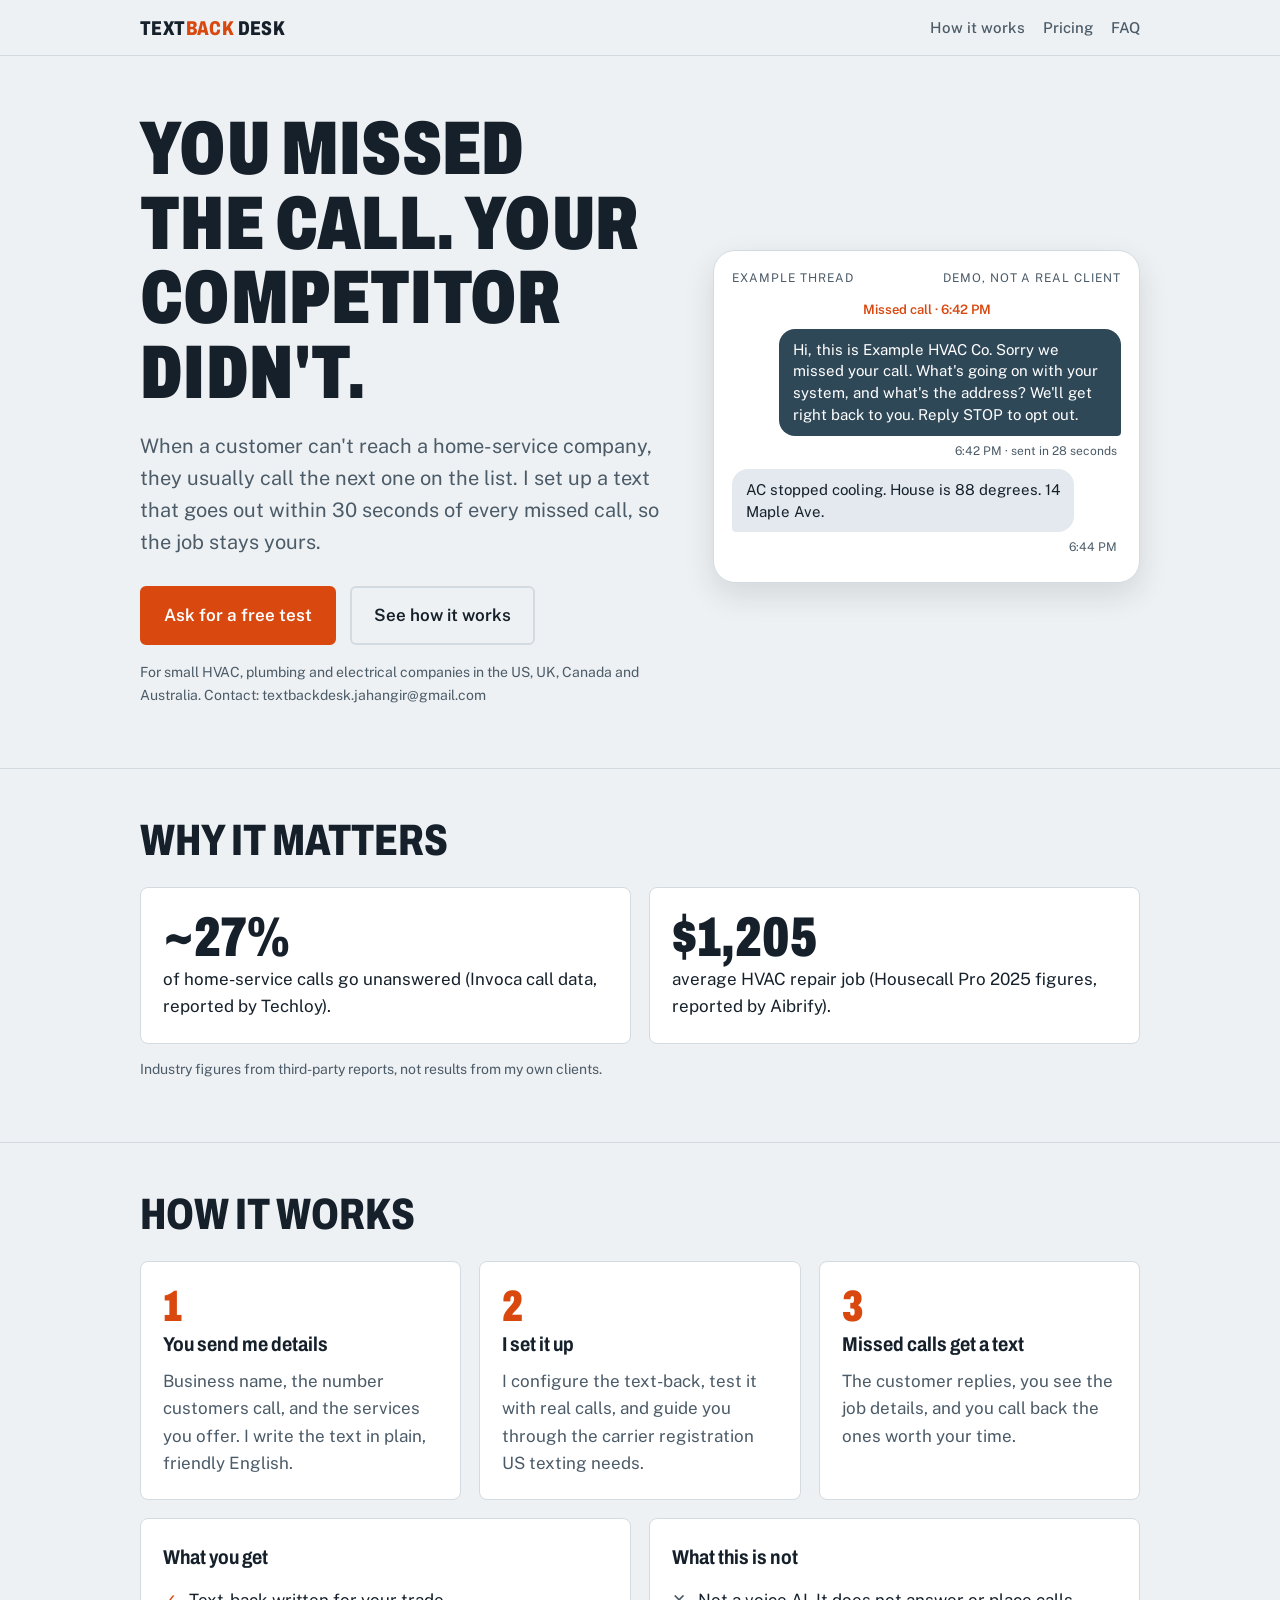
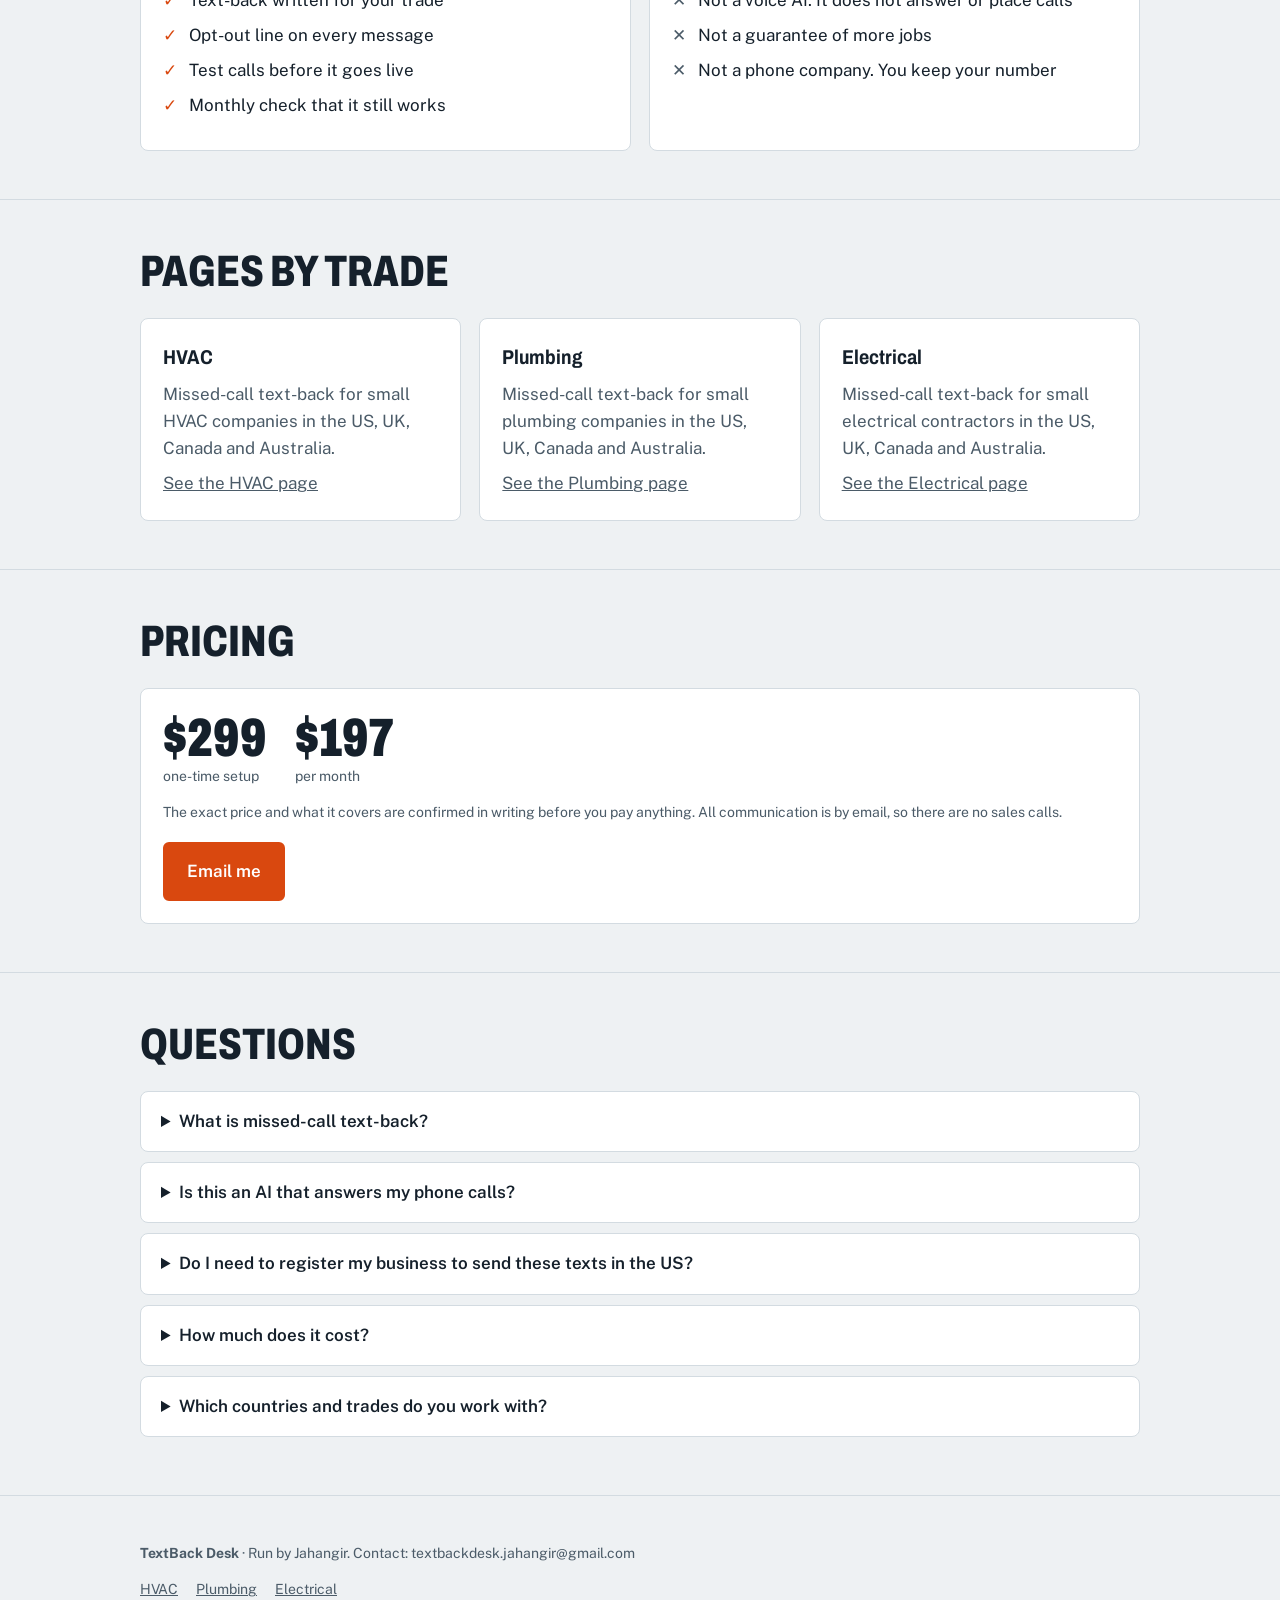
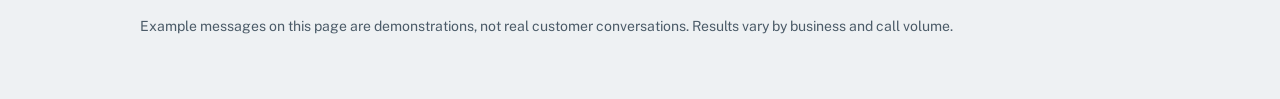
==== index.html @ cc11962f "Add TextBack Desk landing pages Co-Authored-By: Claude Sonnet 5.5 <noreply@anthropic.com> Claude-Ses" ====
<!DOCTYPE html>
<html lang="en">
<head>
<meta charset="utf-8">
<meta name="viewport" content="width=device-width, initial-scale=1">
<title>Missed-Call Text-Back for HVAC, Plumbing & Electricians</title>
<meta name="description" content="Done-for-you missed-call text-back for small HVAC, plumbing and electrical companies in the US, UK, Canada and Australia. Every missed call gets a text within 30 seconds.">
<link rel="canonical" href="https://jahangiribrahim66.github.io/textback-desk/">
<meta name="robots" content="index, follow">
<meta property="og:type" content="website">
<meta property="og:title" content="Missed-Call Text-Back for HVAC, Plumbing & Electricians">
<meta property="og:description" content="A customer who can't reach you calls the next company. I set up a text that goes out within 30 seconds of every missed call.">
<meta property="og:url" content="https://jahangiribrahim66.github.io/textback-desk/">
<meta name="twitter:card" content="summary">
<link rel="icon" href="data:image/svg+xml,%3Csvg xmlns=%27http://www.w3.org/2000/svg%27 viewBox=%270 0 32 32%27%3E%3Crect width=%2732%27 height=%2732%27 rx=%276%27 fill=%27%23d9480f%27/%3E%3Cpath d=%27M8 10h16v9H15l-5 4v-4H8z%27 fill=%27white%27/%3E%3C/svg%3E">
<meta name="theme-color" content="#d9480f">
<link rel="preconnect" href="https://fonts.googleapis.com">
<link rel="preconnect" href="https://fonts.gstatic.com" crossorigin>
<link href="https://fonts.googleapis.com/css2?family=Archivo:wdth,wght@62..125,500..900&family=Public+Sans:wght@400;500;600&display=swap" rel="stylesheet">
<style>
/* Direction: dispatch board. Truck-lettering headlines (condensed Archivo), hi-vis orange used only for the action, slate everywhere else. */
:root{
  --bg:#eef1f3; --surface:#ffffff; --ink:#15202b; --muted:#4b5b68; --line:#d3dbe1;
  --accent:#d9480f; --accent-ink:#ffffff; --slate:#2f4858; --bubble:#e3e9ee;
  --display:"Archivo","Arial Narrow",Arial,sans-serif; --body:"Public Sans",system-ui,-apple-system,"Segoe UI",sans-serif;
}
@media (prefers-color-scheme: dark){
  :root:not([data-theme="light"]){--bg:#10181f;--surface:#18232c;--ink:#eef2f5;--muted:#a3b2be;--line:#2b3a46;--accent:#ff7a3d;--accent-ink:#10181f;--slate:#7fa3b8;--bubble:#243441;color-scheme:dark}
}
:root[data-theme="dark"]{--bg:#10181f;--surface:#18232c;--ink:#eef2f5;--muted:#a3b2be;--line:#2b3a46;--accent:#ff7a3d;--accent-ink:#10181f;--slate:#7fa3b8;--bubble:#243441;color-scheme:dark}
*{box-sizing:border-box}
html{scroll-behavior:smooth}
body{margin:0;background:var(--bg);color:var(--ink);font:17px/1.6 var(--body)}
a{color:inherit}
.wrap{max-width:1040px;margin:0 auto;padding:0 20px}
header.top{border-bottom:1px solid var(--line)}
header.top .wrap{display:flex;justify-content:space-between;align-items:center;gap:16px;padding-top:14px;padding-bottom:14px}
.brand{font:800 20px/1 var(--display);font-stretch:75%;letter-spacing:.02em;text-transform:uppercase}
.brand span{color:var(--accent)}
nav a{margin-left:18px;text-decoration:none;font-weight:500;color:var(--muted);font-size:15px}
nav a:hover,nav a:focus-visible{color:var(--ink);text-decoration:underline}
h1,h2,h3{font-family:var(--display);text-wrap:balance;margin:0}
h1{font-size:clamp(40px,7vw,76px);font-weight:900;font-stretch:70%;line-height:.98;text-transform:uppercase;letter-spacing:.005em}
h2{font-size:clamp(28px,4.4vw,44px);font-weight:800;font-stretch:75%;text-transform:uppercase;line-height:1.05}
h3{font-size:20px;font-weight:700;font-stretch:85%}
.hero{display:grid;grid-template-columns:1.25fr 1fr;gap:40px;align-items:center;padding:56px 0 48px}
.hero p.lead{font-size:20px;color:var(--muted);max-width:34em;margin:20px 0 28px}
.btn{display:inline-block;background:var(--accent);color:var(--accent-ink);font-weight:600;padding:14px 22px;border-radius:6px;text-decoration:none;border:2px solid var(--accent)}
.btn:hover,.btn:focus-visible{outline:3px solid var(--slate);outline-offset:2px}
.btn.ghost{background:transparent;color:var(--ink);border-color:var(--line);margin-left:10px}
.fine{font-size:14px;color:var(--muted)}
.phone{background:var(--surface);border:1px solid var(--line);border-radius:22px;padding:18px;box-shadow:0 12px 30px rgba(21,32,43,.12)}
.phone .tag{font-size:12px;text-transform:uppercase;letter-spacing:.08em;color:var(--muted);margin-bottom:12px;display:flex;justify-content:space-between}
.msg{max-width:88%;padding:10px 14px;border-radius:16px;margin:8px 0;font-size:15px;line-height:1.45}
.msg.in{background:var(--bubble);border-bottom-left-radius:4px}
.msg.out{background:var(--slate);color:#fff;margin-left:auto;border-bottom-right-radius:4px}
:root[data-theme="dark"] .msg.out{color:#10181f}
@media (prefers-color-scheme: dark){:root:not([data-theme="light"]) .msg.out{color:#10181f}}
.sys{text-align:center;font-size:13px;color:var(--accent);font-weight:600;margin:6px 0}
.time{font-size:12px;color:var(--muted);text-align:right;margin:-2px 4px 6px}
section{padding:48px 0;border-top:1px solid var(--line)}
section>.wrap>h2{margin-bottom:24px}
.grid3{display:grid;grid-template-columns:repeat(3,1fr);gap:18px}
.card{background:var(--surface);border:1px solid var(--line);border-radius:8px;padding:22px}
.card .n{font:900 44px/1 var(--display);font-stretch:70%;color:var(--accent)}
.card p{margin:8px 0 0;color:var(--muted)}
.stats{display:grid;grid-template-columns:repeat(2,1fr);gap:18px}
.stat b{display:block;font:900 56px/1 var(--display);font-stretch:70%}
.two{display:grid;grid-template-columns:1fr 1fr;gap:18px}
ul.tick,ul.cross{list-style:none;padding:0;margin:14px 0 0}
ul.tick li,ul.cross li{padding-left:26px;position:relative;margin:8px 0}
ul.tick li::before{content:"\2713";position:absolute;left:0;color:var(--accent);font-weight:700}
ul.cross li::before{content:"\2715";position:absolute;left:0;color:var(--muted)}
.price{display:flex;flex-wrap:wrap;gap:28px;align-items:baseline}
.price b{font:900 54px/1 var(--display);font-stretch:70%}
details{background:var(--surface);border:1px solid var(--line);border-radius:8px;padding:16px 20px;margin:10px 0}
summary{font-weight:600;cursor:pointer}
details p{margin:10px 0 0;color:var(--muted)}
footer{border-top:1px solid var(--line);padding:32px 0 48px;color:var(--muted);font-size:14px}
:focus-visible{outline:3px solid var(--accent);outline-offset:2px}
@media (max-width:760px){
  .hero,.grid3,.two,.stats{grid-template-columns:1fr}
  .btn.ghost{margin:10px 0 0}
  nav a{margin-left:12px}
}
@media (prefers-reduced-motion:reduce){html{scroll-behavior:auto}}

.skip{position:absolute;left:-999px}.skip:focus{left:10px;top:10px;background:var(--surface);padding:8px 12px;z-index:9}
.crumbs{font-size:14px;color:var(--muted);padding-top:18px}.crumbs a{color:var(--muted)}
.links{display:flex;flex-wrap:wrap;gap:10px 18px;margin-top:10px}
</style>

<script type="application/ld+json">
{
  "@context":"https://schema.org",
  "@graph":[
    {
      "@type":"WebSite",
      "@id":"https://jahangiribrahim66.github.io/textback-desk/#website",
      "url":"https://jahangiribrahim66.github.io/textback-desk/",
      "name":"Missed-Call Text-Back for Home Service Companies",
      "inLanguage":"en"
    },
    {
      "@type":"Service",
      "@id":"https://jahangiribrahim66.github.io/textback-desk/#service",
      "name":"Done-for-you missed-call text-back",
      "serviceType":"Missed-call text-back setup and management",
      "description":"Setup and monthly management of an automatic text message that goes out when a home-service company misses a phone call. Built for small HVAC, plumbing and electrical companies.",
      "provider":{"@type":"Person","name":"Jahangir"},
      "areaServed":["United States","United Kingdom","Canada","Australia"],
      "audience":{"@type":"BusinessAudience","audienceType":"HVAC, plumbing and electrical contractors"},
      "url":"https://jahangiribrahim66.github.io/textback-desk/"
    },
    {
      "@type":"FAQPage",
      "mainEntity":[
        {"@type":"Question","name":"What is missed-call text-back?","acceptedAnswer":{"@type":"Answer","text":"Missed-call text-back is an automatic text message sent to a customer when their call to your business goes unanswered. It keeps the conversation open so the customer does not call the next company."}},
        {"@type":"Question","name":"Is this an AI that answers my phone calls?","acceptedAnswer":{"@type":"Answer","text":"No. This service is text-only. It does not answer or place phone calls. It sends a text after a missed call and collects the customer's job details by text."}},
        {"@type":"Question","name":"Do I need to register my business to send these texts in the US?","acceptedAnswer":{"@type":"Answer","text":"Yes. US carriers require A2P 10DLC registration for business texts sent from a standard local number, including automatic missed-call replies. It needs your legal business name, address, website and usually an EIN. Approval can take days to a couple of weeks, so texts may not go live on day one."}},
        {"@type":"Question","name":"How much does it cost?","acceptedAnswer":{"@type":"Answer","text":"Setup is $299 and the monthly fee is $197. The exact price is confirmed in writing before you pay anything."}},
        {"@type":"Question","name":"Which countries and trades do you work with?","acceptedAnswer":{"@type":"Answer","text":"Small HVAC, plumbing and electrical companies in the United States, United Kingdom, Canada and Australia."}}
      ]
    }
  ]
}
</script>
</head>
<body>
<a class="skip" href="#main">Skip to content</a>
<header class="top">
  <div class="wrap">
    <div class="brand">Text<span>Back</span> Desk</div>
    <nav aria-label="Main"><a href="#how">How it works</a><a href="#pricing">Pricing</a><a href="#faq">FAQ</a></nav>
  </div>
</header>

<main id="main">
<div class="wrap">
  <div class="hero">
    <div>
      <h1>You missed the call. Your competitor didn't.</h1>
      <p class="lead">When a customer can't reach a home-service company, they usually call the next one on the list. I set up a text that goes out within 30 seconds of every missed call, so the job stays yours.</p>
      <a class="btn" href="mailto:textbackdesk.jahangir@gmail.com?subject=Free%20test%20of%20missed-call%20text-back">Ask for a free test</a>
      <a class="btn ghost" href="#how">See how it works</a>
      <p class="fine" style="margin-top:16px">For small HVAC, plumbing and electrical companies in the US, UK, Canada and Australia. Contact: textbackdesk.jahangir@gmail.com</p>
    </div>
    <div class="phone" role="group" aria-label="Example text thread">
      <div class="tag"><span>Example thread</span><span>Demo, not a real client</span></div>
      <div class="sys">Missed call &middot; 6:42 PM</div>
      <div class="msg out">Hi, this is Example HVAC Co. Sorry we missed your call. What's going on with your system, and what's the address? We'll get right back to you. Reply STOP to opt out.</div>
      <div class="time">6:42 PM &middot; sent in 28 seconds</div>
      <div class="msg in">AC stopped cooling. House is 88 degrees. 14 Maple Ave.</div>
      <div class="time">6:44 PM</div>
    </div>
  </div>
</div>

<section id="why">
  <div class="wrap">
    <h2>Why it matters</h2>
    <div class="stats">
      <div class="card stat"><b>~27%</b>of home-service calls go unanswered (Invoca call data, reported by Techloy).</div>
      <div class="card stat"><b>$1,205</b>average HVAC repair job (Housecall Pro 2025 figures, reported by Aibrify).</div>
    </div>
    <p class="fine" style="margin-top:14px">Industry figures from third-party reports, not results from my own clients.</p>
  </div>
</section>

<section id="how">
  <div class="wrap">
    <h2>How it works</h2>
    <div class="grid3">
      <div class="card"><div class="n">1</div><h3>You send me details</h3><p>Business name, the number customers call, and the services you offer. I write the text in plain, friendly English.</p></div>
      <div class="card"><div class="n">2</div><h3>I set it up</h3><p>I configure the text-back, test it with real calls, and guide you through the carrier registration US texting needs.</p></div>
      <div class="card"><div class="n">3</div><h3>Missed calls get a text</h3><p>The customer replies, you see the job details, and you call back the ones worth your time.</p></div>
    </div>
    <div class="two" style="margin-top:18px">
      <div class="card"><h3>What you get</h3>
        <ul class="tick"><li>Text-back written for your trade</li><li>Opt-out line on every message</li><li>Test calls before it goes live</li><li>Monthly check that it still works</li></ul></div>
      <div class="card"><h3>What this is not</h3>
        <ul class="cross"><li>Not a voice AI. It does not answer or place calls</li><li>Not a guarantee of more jobs</li><li>Not a phone company. You keep your number</li></ul></div>
    </div>
  </div>
</section>

<section id="trades"><div class="wrap"><h2>Pages by trade</h2><div class="grid3"><div class="card"><h3>HVAC</h3><p>Missed-call text-back for small HVAC companies in the US, UK, Canada and Australia.</p><p><a href="hvac/">See the HVAC page</a></p></div><div class="card"><h3>Plumbing</h3><p>Missed-call text-back for small plumbing companies in the US, UK, Canada and Australia.</p><p><a href="plumbing/">See the Plumbing page</a></p></div><div class="card"><h3>Electrical</h3><p>Missed-call text-back for small electrical contractors in the US, UK, Canada and Australia.</p><p><a href="electrical/">See the Electrical page</a></p></div></div></div></section>

<section id="pricing">
  <div class="wrap">
    <h2>Pricing</h2>
    <div class="card">
      <div class="price"><div><b>$299</b><div class="fine">one-time setup</div></div><div><b>$197</b><div class="fine">per month</div></div></div>
      <p class="fine" style="margin-top:14px">The exact price and what it covers are confirmed in writing before you pay anything. All communication is by email, so there are no sales calls.</p>
      <p style="margin-top:18px"><a class="btn" href="mailto:textbackdesk.jahangir@gmail.com?subject=Missed-call%20text-back">Email me</a></p>
    </div>
  </div>
</section>

<section id="faq">
  <div class="wrap">
    <h2>Questions</h2>
    <details><summary>What is missed-call text-back?</summary><p>It is an automatic text sent to a customer when their call to your business goes unanswered. It keeps the conversation open so the customer does not call the next company.</p></details>
    <details><summary>Is this an AI that answers my phone calls?</summary><p>No. This service is text-only. It does not answer or place phone calls. It sends a text after a missed call and collects the customer's job details by text.</p></details>
    <details><summary>Do I need to register my business to send these texts in the US?</summary><p>Yes. US carriers require A2P 10DLC registration for business texts sent from a standard local number, including automatic missed-call replies. It needs your legal business name, address, website and usually an EIN. Approval can take days to a couple of weeks, so texts may not go live on day one.</p></details>
    <details><summary>How much does it cost?</summary><p>Setup is $299 and the monthly fee is $197. The exact price is confirmed in writing before you pay anything.</p></details>
    <details><summary>Which countries and trades do you work with?</summary><p>Small HVAC, plumbing and electrical companies in the United States, United Kingdom, Canada and Australia.</p></details>
  </div>
</section>
</main>

<footer>
  <div class="wrap">
    <p><strong>TextBack Desk</strong> &middot; Run by Jahangir. Contact: textbackdesk.jahangir@gmail.com</p>
    <div class="links"><a href="hvac/">HVAC</a><a href="plumbing/">Plumbing</a><a href="electrical/">Electrical</a></div>
    <p>Example messages on this page are demonstrations, not real customer conversations. Results vary by business and call volume.</p>
  </div>
</footer>
</body>
</html>
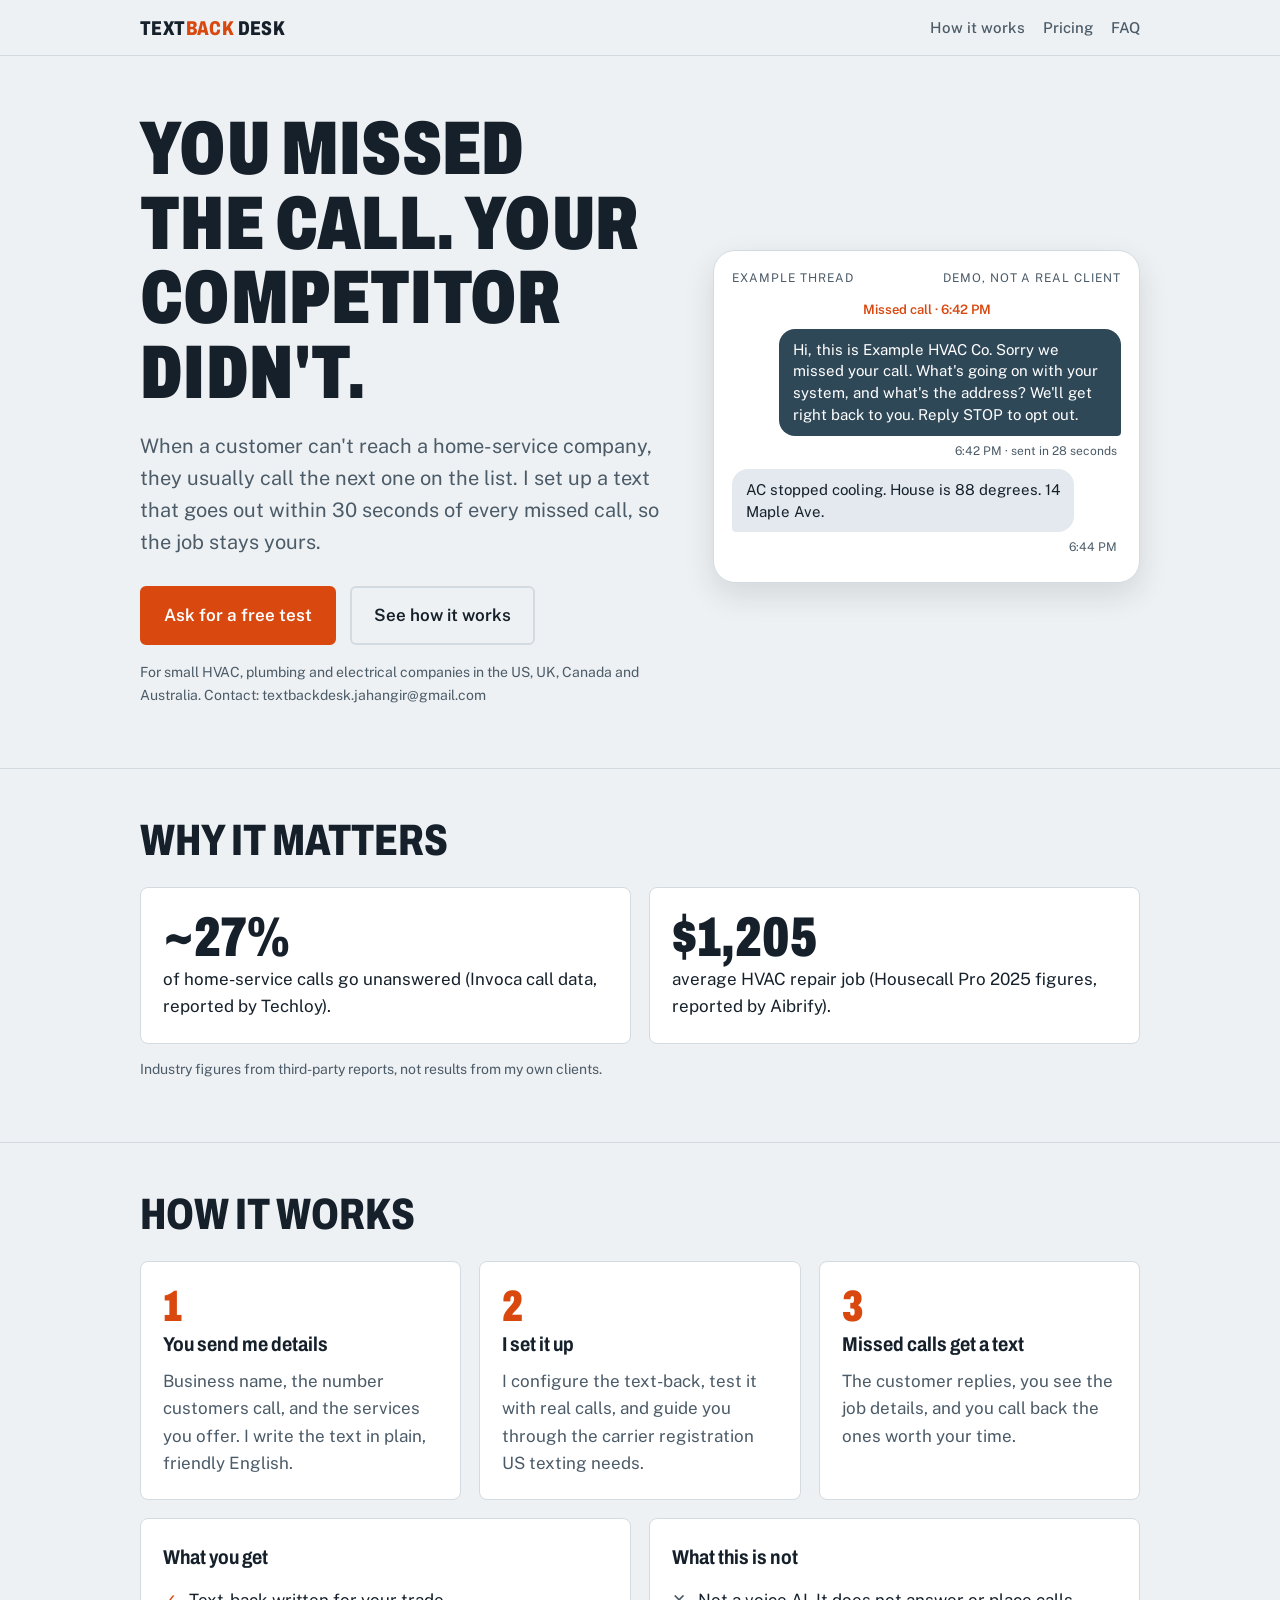
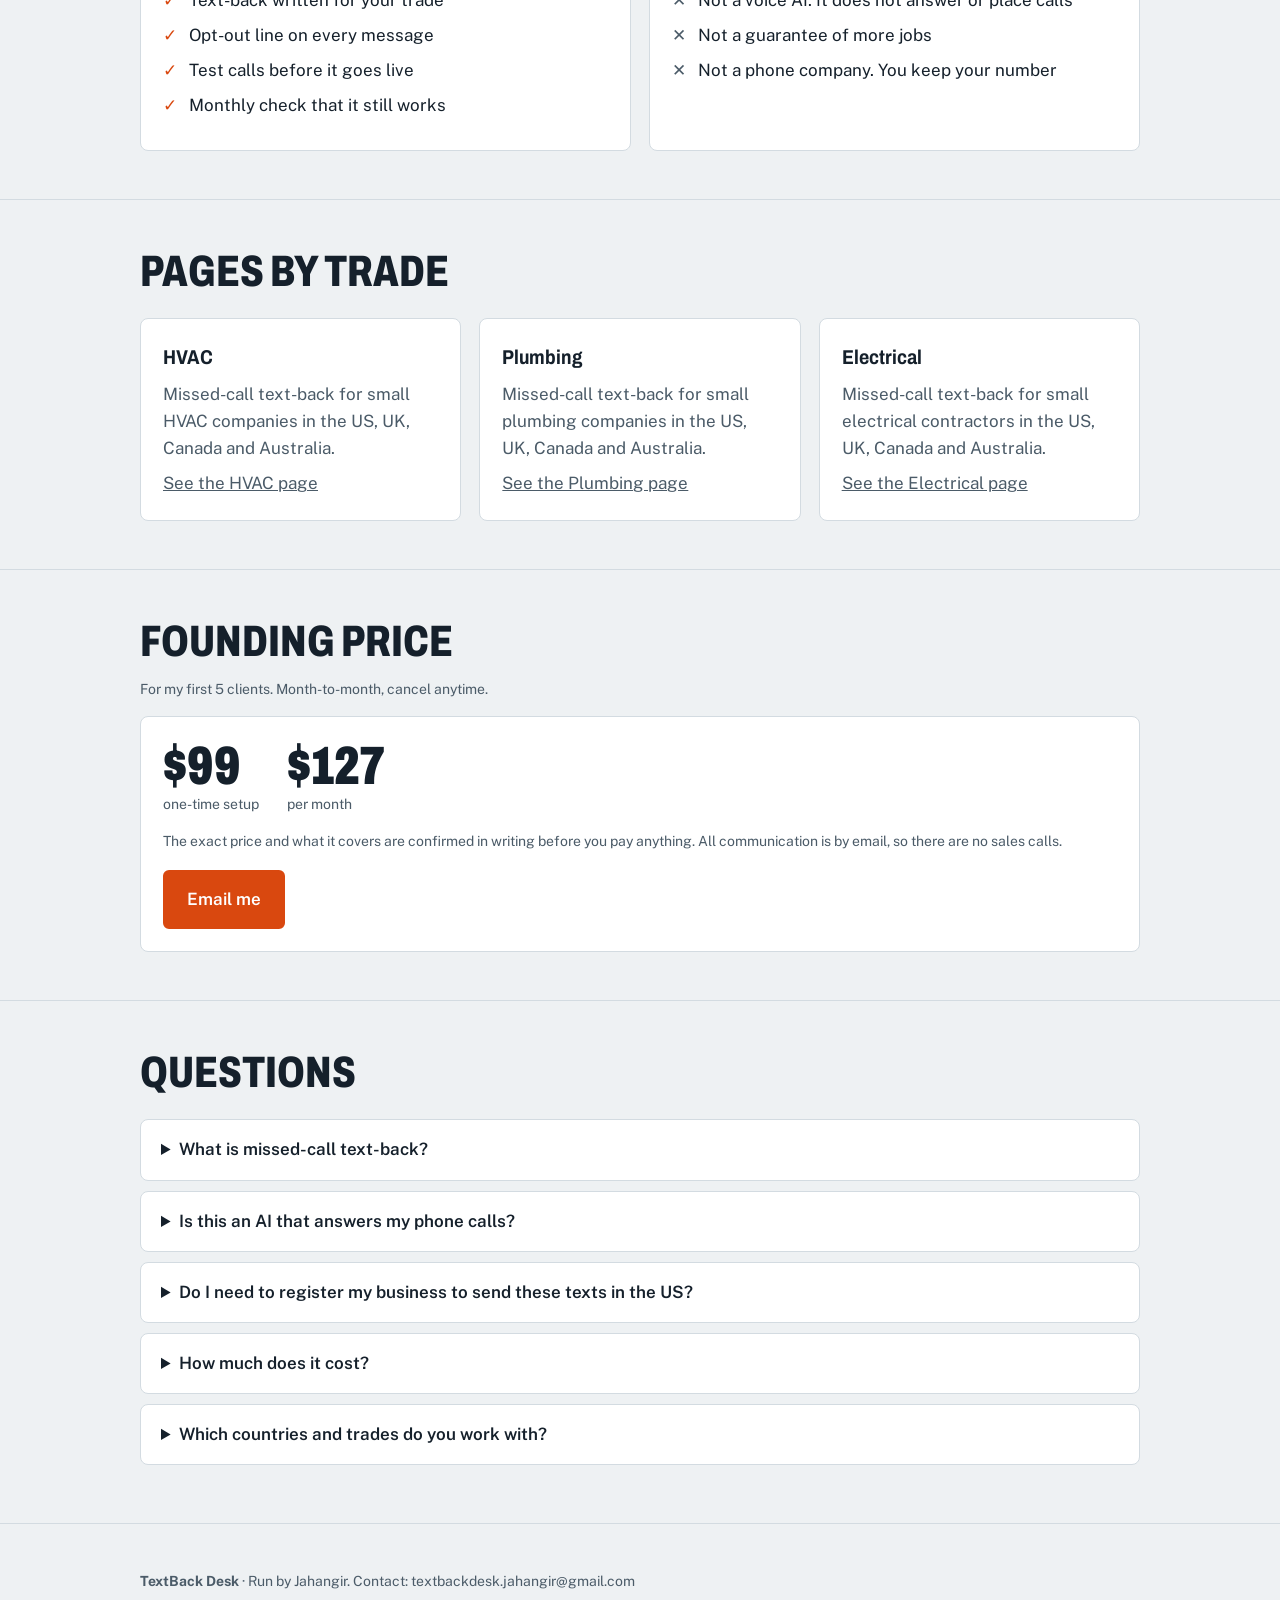
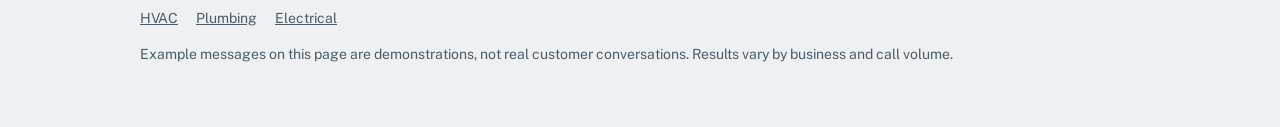
==== commit 0a209ce6: "Set founding price: $99 setup, $127/month Co-Authored-By: Claude Sonnet 5.5 <noreply@anthropic.com> " ====
--- a/index.html
+++ b/index.html
@@ -118,7 +118,7 @@
         {"@type":"Question","name":"What is missed-call text-back?","acceptedAnswer":{"@type":"Answer","text":"Missed-call text-back is an automatic text message sent to a customer when their call to your business goes unanswered. It keeps the conversation open so the customer does not call the next company."}},
         {"@type":"Question","name":"Is this an AI that answers my phone calls?","acceptedAnswer":{"@type":"Answer","text":"No. This service is text-only. It does not answer or place phone calls. It sends a text after a missed call and collects the customer's job details by text."}},
         {"@type":"Question","name":"Do I need to register my business to send these texts in the US?","acceptedAnswer":{"@type":"Answer","text":"Yes. US carriers require A2P 10DLC registration for business texts sent from a standard local number, including automatic missed-call replies. It needs your legal business name, address, website and usually an EIN. Approval can take days to a couple of weeks, so texts may not go live on day one."}},
-        {"@type":"Question","name":"How much does it cost?","acceptedAnswer":{"@type":"Answer","text":"Setup is $299 and the monthly fee is $197. The exact price is confirmed in writing before you pay anything."}},
+        {"@type":"Question","name":"How much does it cost?","acceptedAnswer":{"@type":"Answer","text":"Founding price for the first 5 clients: $99 setup and $127 per month, month-to-month. The exact price is confirmed in writing before you pay anything."}},
         {"@type":"Question","name":"Which countries and trades do you work with?","acceptedAnswer":{"@type":"Answer","text":"Small HVAC, plumbing and electrical companies in the United States, United Kingdom, Canada and Australia."}}
       ]
     }
@@ -188,9 +188,9 @@
 
 <section id="pricing">
   <div class="wrap">
-    <h2>Pricing</h2>
+    <h2>Founding price</h2><p class="fine" style="margin:-10px 0 16px">For my first 5 clients. Month-to-month, cancel anytime.</p>
     <div class="card">
-      <div class="price"><div><b>$299</b><div class="fine">one-time setup</div></div><div><b>$197</b><div class="fine">per month</div></div></div>
+      <div class="price"><div><b>$99</b><div class="fine">one-time setup</div></div><div><b>$127</b><div class="fine">per month</div></div></div>
       <p class="fine" style="margin-top:14px">The exact price and what it covers are confirmed in writing before you pay anything. All communication is by email, so there are no sales calls.</p>
       <p style="margin-top:18px"><a class="btn" href="mailto:textbackdesk.jahangir@gmail.com?subject=Missed-call%20text-back">Email me</a></p>
     </div>
@@ -203,7 +203,7 @@
     <details><summary>What is missed-call text-back?</summary><p>It is an automatic text sent to a customer when their call to your business goes unanswered. It keeps the conversation open so the customer does not call the next company.</p></details>
     <details><summary>Is this an AI that answers my phone calls?</summary><p>No. This service is text-only. It does not answer or place phone calls. It sends a text after a missed call and collects the customer's job details by text.</p></details>
     <details><summary>Do I need to register my business to send these texts in the US?</summary><p>Yes. US carriers require A2P 10DLC registration for business texts sent from a standard local number, including automatic missed-call replies. It needs your legal business name, address, website and usually an EIN. Approval can take days to a couple of weeks, so texts may not go live on day one.</p></details>
-    <details><summary>How much does it cost?</summary><p>Setup is $299 and the monthly fee is $197. The exact price is confirmed in writing before you pay anything.</p></details>
+    <details><summary>How much does it cost?</summary><p>Founding price for the first 5 clients: $99 setup and $127 per month, month-to-month. The exact price is confirmed in writing before you pay anything.</p></details>
     <details><summary>Which countries and trades do you work with?</summary><p>Small HVAC, plumbing and electrical companies in the United States, United Kingdom, Canada and Australia.</p></details>
   </div>
 </section>
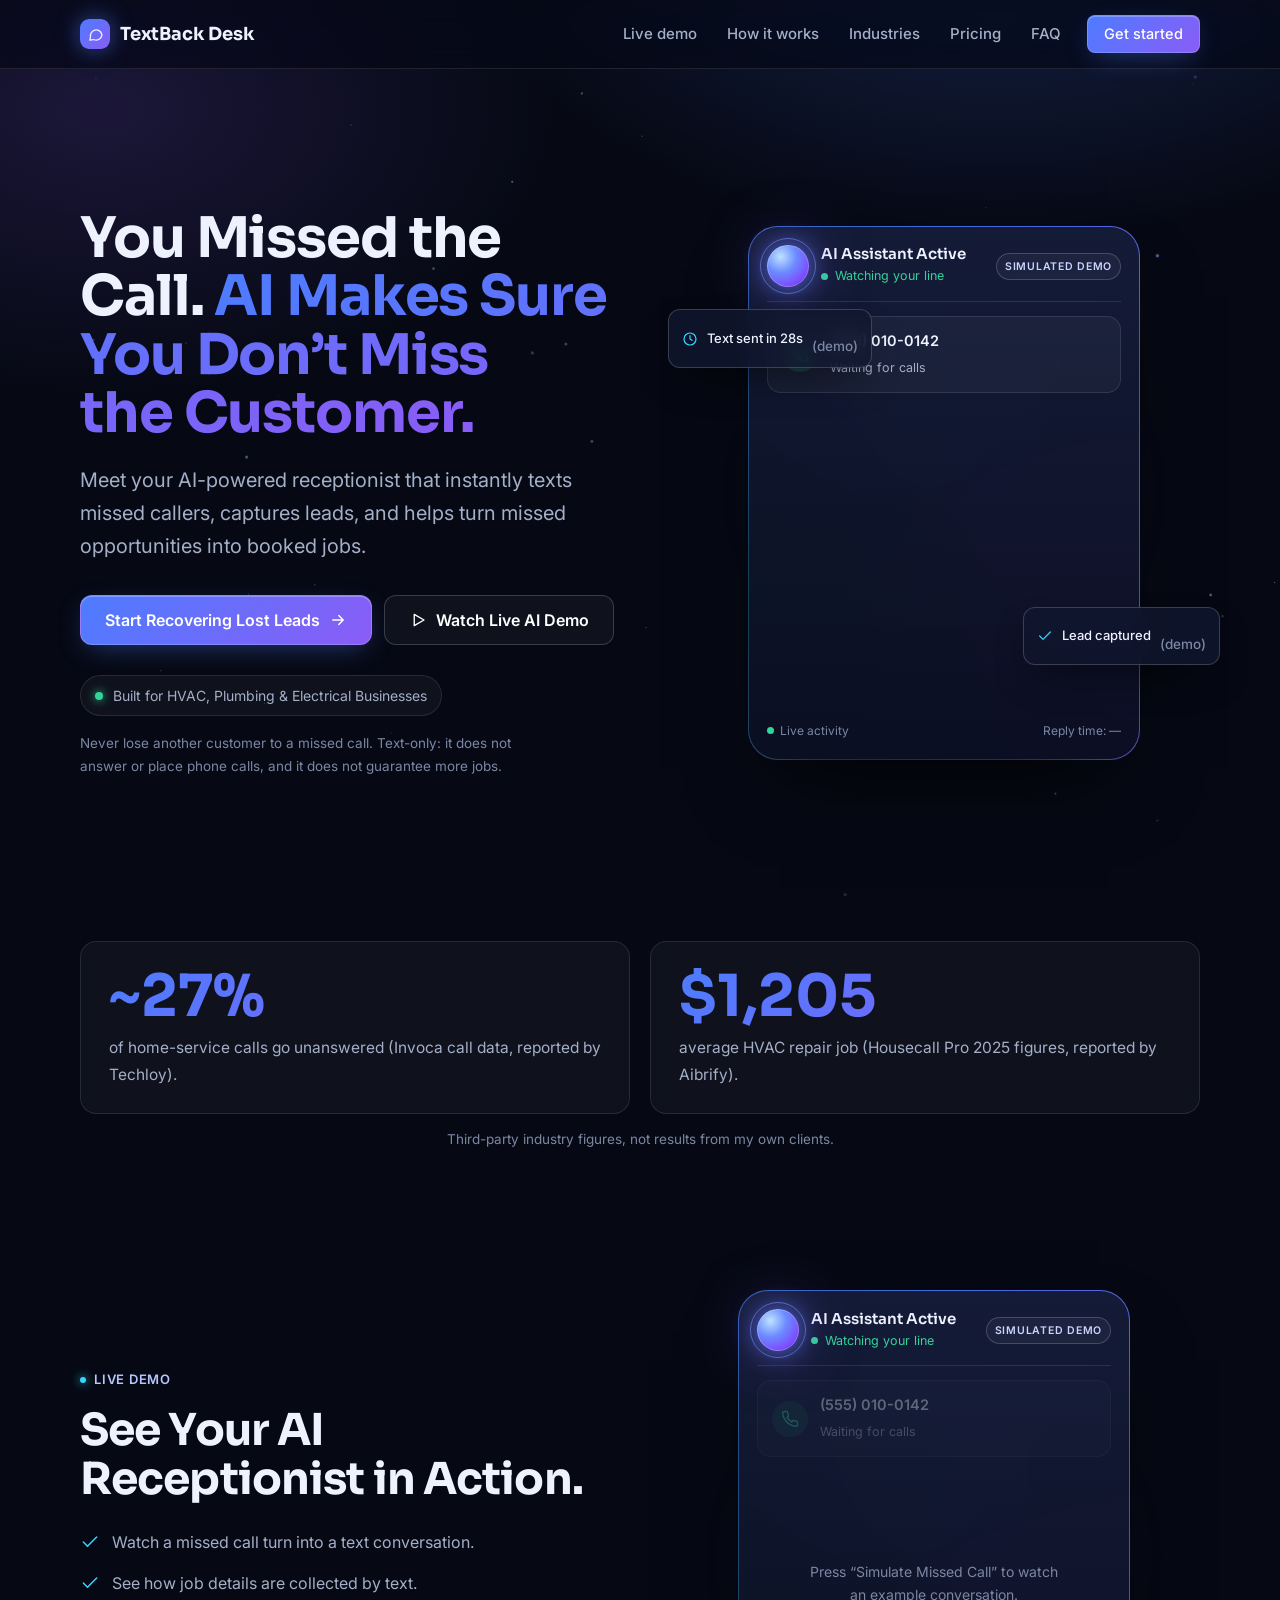
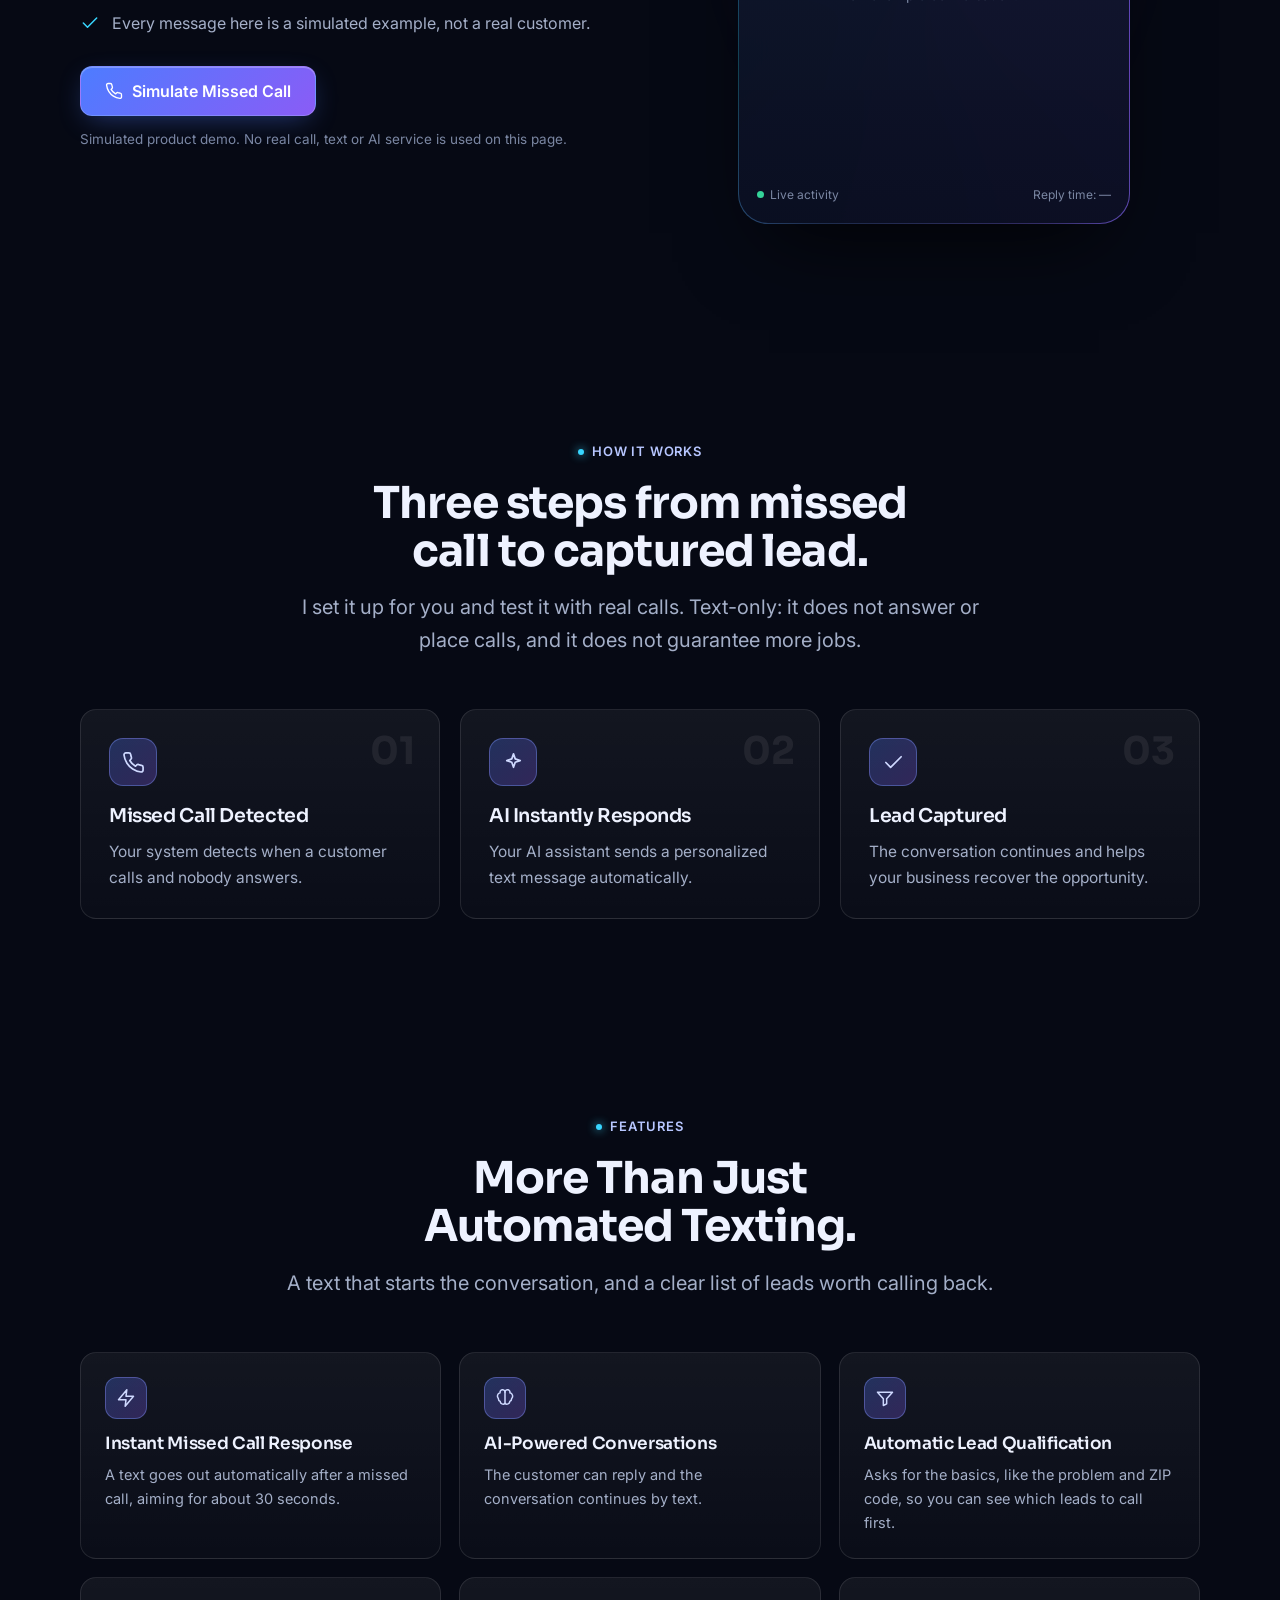
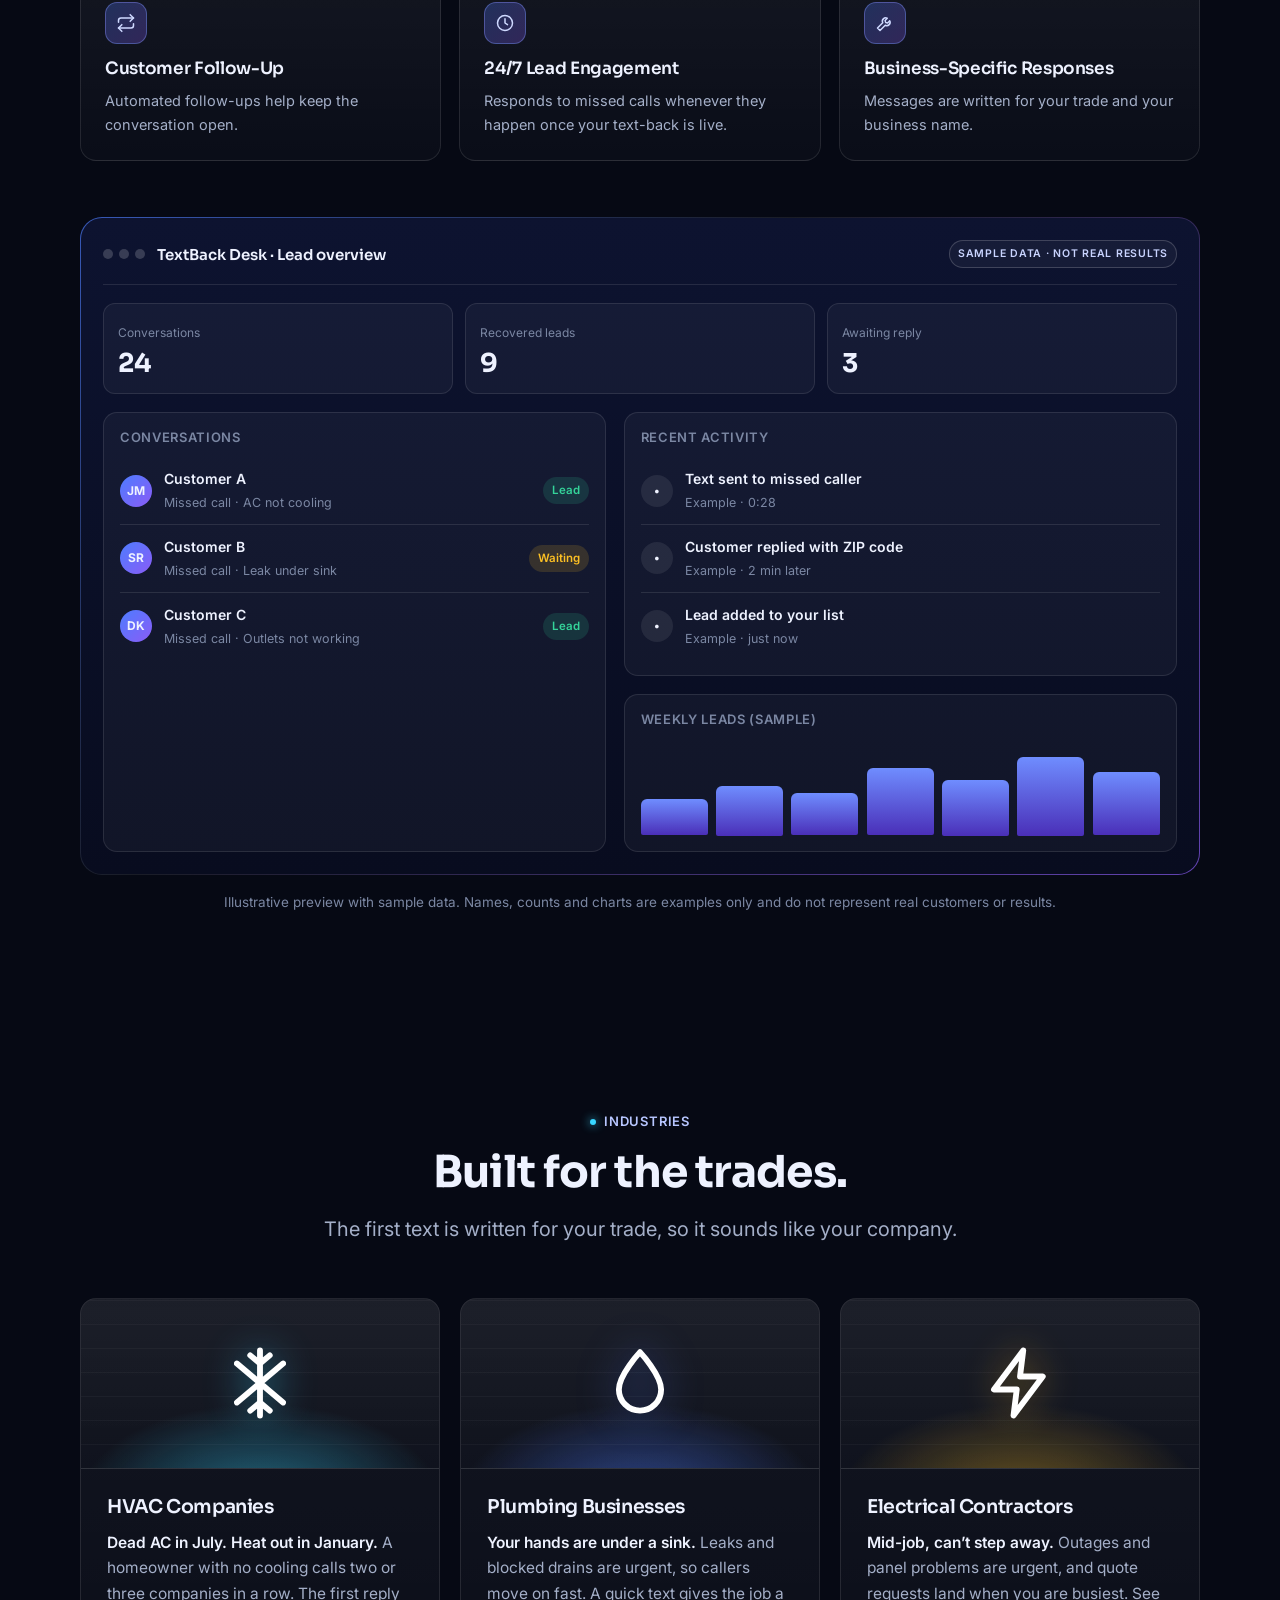
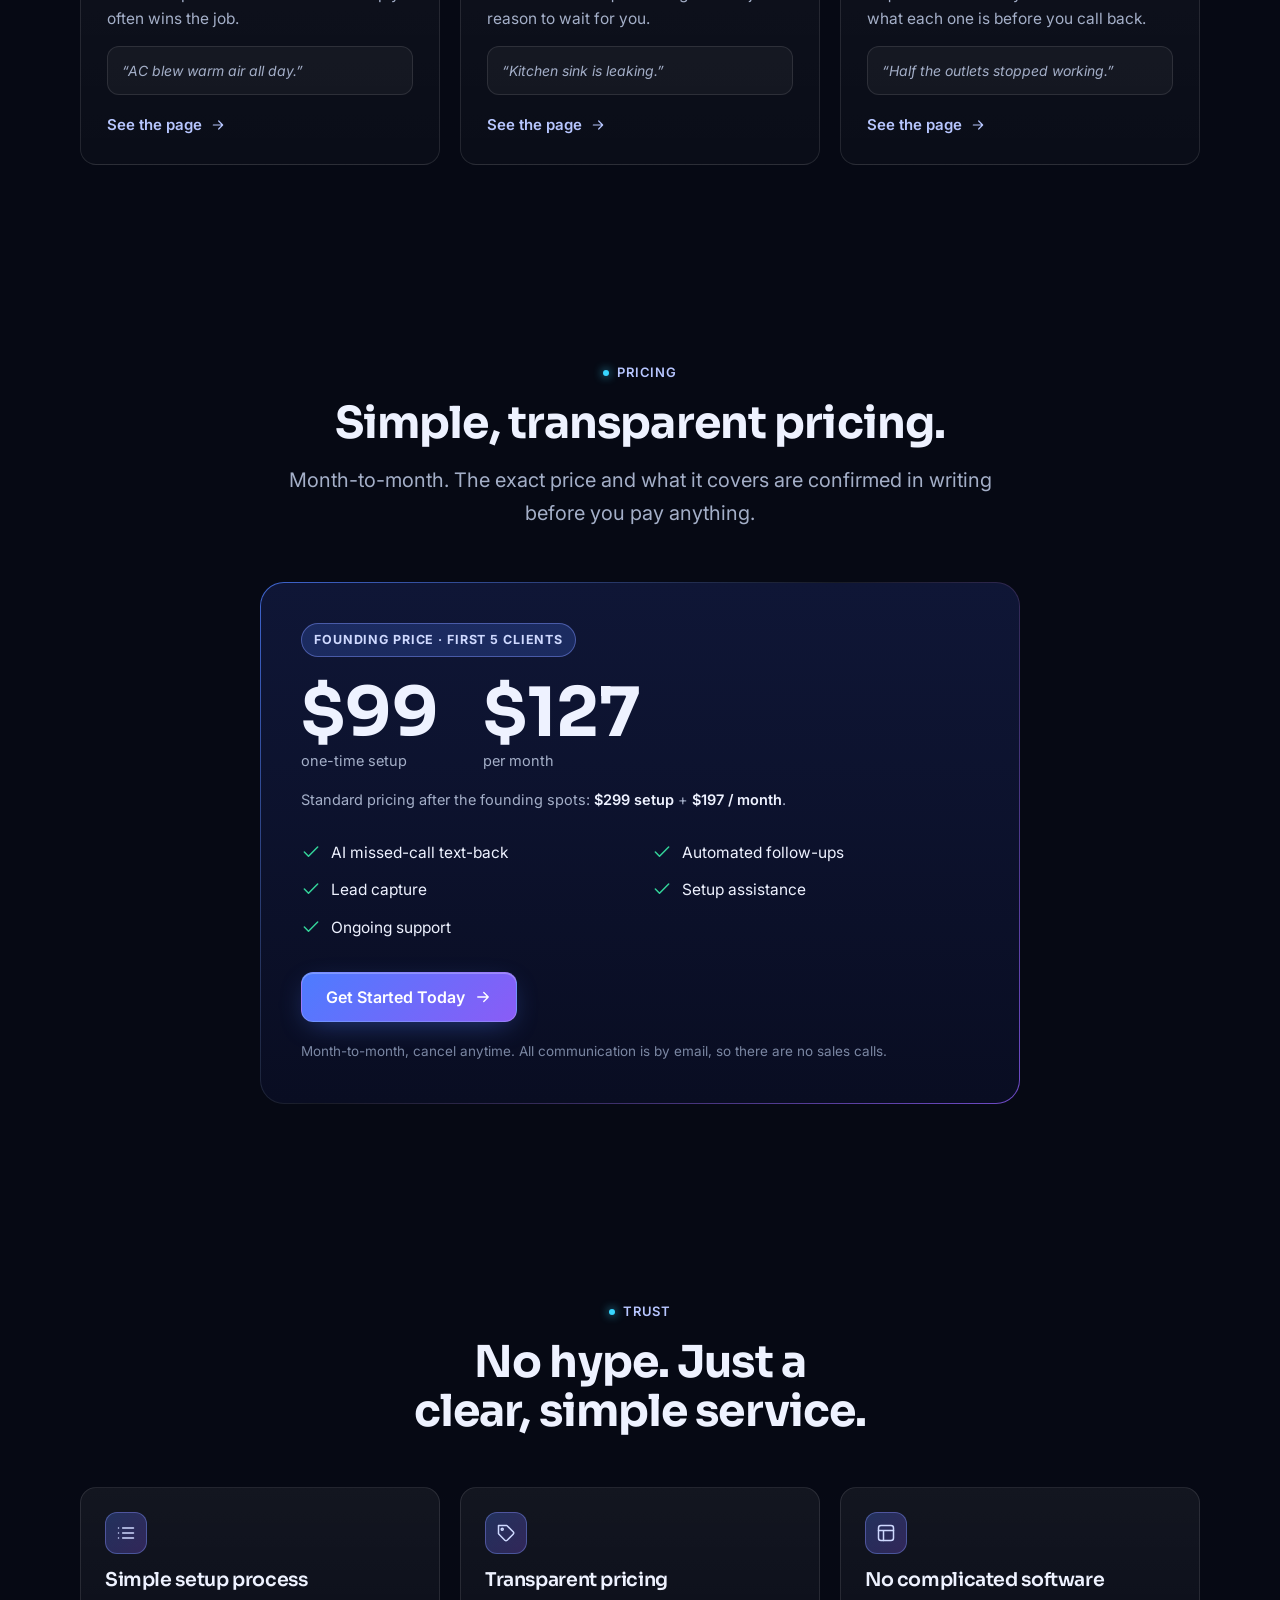
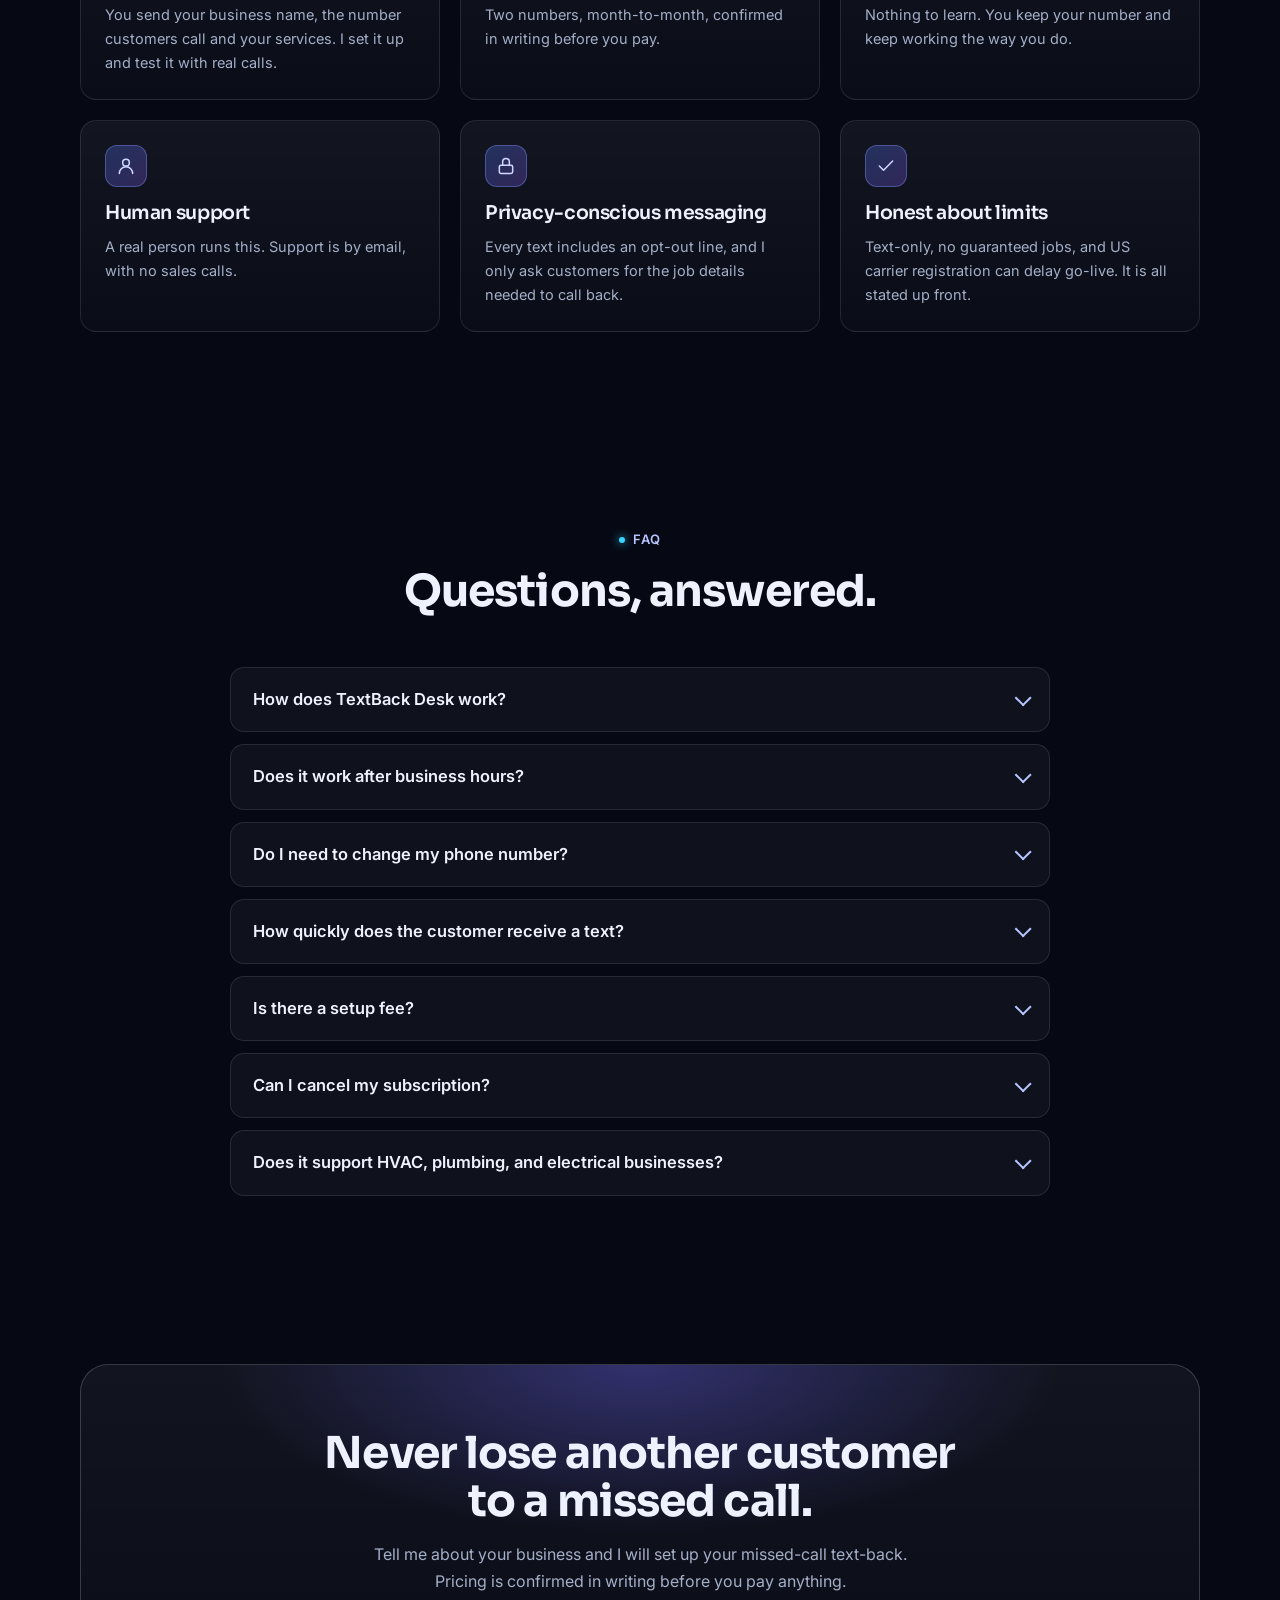
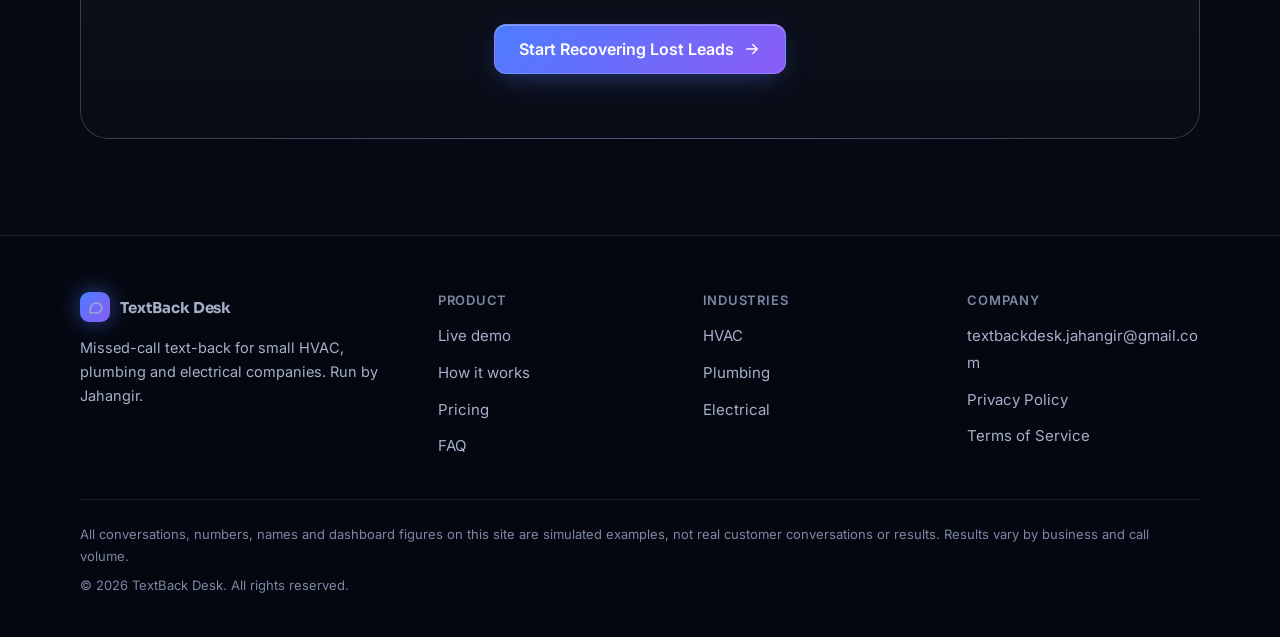
==== commit c559ccac: "Redesign: premium dark AI SaaS landing page with simulated AI demo Shared assets (styles.css, app.js" ====
--- a/index.html
+++ b/index.html
@@ -3,218 +3,208 @@
 <head>
 <meta charset="utf-8">
 <meta name="viewport" content="width=device-width, initial-scale=1">
-<title>Missed-Call Text-Back for HVAC, Plumbing & Electricians</title>
-<meta name="description" content="Done-for-you missed-call text-back for small HVAC, plumbing and electrical companies in the US, UK, Canada and Australia. Every missed call gets a text within 30 seconds.">
+<title>TextBack Desk | AI Missed-Call Text-Back for HVAC, Plumbing &amp; Electrical</title>
+<meta name="description" content="Never lose another customer to a missed call. TextBack Desk texts missed callers within about 30 seconds and captures the job details. Built for small HVAC, plumbing and electrical companies.">
 <link rel="canonical" href="https://jahangiribrahim66.github.io/textback-desk/">
 <meta name="robots" content="index, follow">
 <meta property="og:type" content="website">
-<meta property="og:title" content="Missed-Call Text-Back for HVAC, Plumbing & Electricians">
-<meta property="og:description" content="A customer who can't reach you calls the next company. I set up a text that goes out within 30 seconds of every missed call.">
+<meta property="og:site_name" content="TextBack Desk">
+<meta property="og:title" content="TextBack Desk | AI Missed-Call Text-Back for HVAC, Plumbing &amp; Electrical">
+<meta property="og:description" content="Never lose another customer to a missed call. TextBack Desk texts missed callers within about 30 seconds and captures the job details. Built for small HVAC, plumbing and electrical companies.">
 <meta property="og:url" content="https://jahangiribrahim66.github.io/textback-desk/">
 <meta name="twitter:card" content="summary">
-<link rel="icon" href="data:image/svg+xml,%3Csvg xmlns=%27http://www.w3.org/2000/svg%27 viewBox=%270 0 32 32%27%3E%3Crect width=%2732%27 height=%2732%27 rx=%276%27 fill=%27%23d9480f%27/%3E%3Cpath d=%27M8 10h16v9H15l-5 4v-4H8z%27 fill=%27white%27/%3E%3C/svg%3E">
-<meta name="theme-color" content="#d9480f">
+<link rel="icon" href="data:image/svg+xml,%3Csvg xmlns=%27http://www.w3.org/2000/svg%27 viewBox=%270 0 32 32%27%3E%3Cdefs%3E%3ClinearGradient id=%27g%27 x1=%270%27 y1=%270%27 x2=%271%27 y2=%271%27%3E%3Cstop offset=%270%27 stop-color=%27%234d7cff%27/%3E%3Cstop offset=%271%27 stop-color=%27%238a5cf6%27/%3E%3C/linearGradient%3E%3C/defs%3E%3Crect width=%2732%27 height=%2732%27 rx=%278%27 fill=%27url(%23g)%27/%3E%3Cpath d=%27M8 10h16v9H15l-5 4v-4H8z%27 fill=%27white%27/%3E%3C/svg%3E">
+<meta name="theme-color" content="#060914">
+<meta name="color-scheme" content="dark">
 <link rel="preconnect" href="https://fonts.googleapis.com">
 <link rel="preconnect" href="https://fonts.gstatic.com" crossorigin>
-<link href="https://fonts.googleapis.com/css2?family=Archivo:wdth,wght@62..125,500..900&family=Public+Sans:wght@400;500;600&display=swap" rel="stylesheet">
-<style>
-/* Direction: dispatch board. Truck-lettering headlines (condensed Archivo), hi-vis orange used only for the action, slate everywhere else. */
-:root{
-  --bg:#eef1f3; --surface:#ffffff; --ink:#15202b; --muted:#4b5b68; --line:#d3dbe1;
-  --accent:#d9480f; --accent-ink:#ffffff; --slate:#2f4858; --bubble:#e3e9ee;
-  --display:"Archivo","Arial Narrow",Arial,sans-serif; --body:"Public Sans",system-ui,-apple-system,"Segoe UI",sans-serif;
-}
-@media (prefers-color-scheme: dark){
-  :root:not([data-theme="light"]){--bg:#10181f;--surface:#18232c;--ink:#eef2f5;--muted:#a3b2be;--line:#2b3a46;--accent:#ff7a3d;--accent-ink:#10181f;--slate:#7fa3b8;--bubble:#243441;color-scheme:dark}
-}
-:root[data-theme="dark"]{--bg:#10181f;--surface:#18232c;--ink:#eef2f5;--muted:#a3b2be;--line:#2b3a46;--accent:#ff7a3d;--accent-ink:#10181f;--slate:#7fa3b8;--bubble:#243441;color-scheme:dark}
-*{box-sizing:border-box}
-html{scroll-behavior:smooth}
-body{margin:0;background:var(--bg);color:var(--ink);font:17px/1.6 var(--body)}
-a{color:inherit}
-.wrap{max-width:1040px;margin:0 auto;padding:0 20px}
-header.top{border-bottom:1px solid var(--line)}
-header.top .wrap{display:flex;justify-content:space-between;align-items:center;gap:16px;padding-top:14px;padding-bottom:14px}
-.brand{font:800 20px/1 var(--display);font-stretch:75%;letter-spacing:.02em;text-transform:uppercase}
-.brand span{color:var(--accent)}
-nav a{margin-left:18px;text-decoration:none;font-weight:500;color:var(--muted);font-size:15px}
-nav a:hover,nav a:focus-visible{color:var(--ink);text-decoration:underline}
-h1,h2,h3{font-family:var(--display);text-wrap:balance;margin:0}
-h1{font-size:clamp(40px,7vw,76px);font-weight:900;font-stretch:70%;line-height:.98;text-transform:uppercase;letter-spacing:.005em}
-h2{font-size:clamp(28px,4.4vw,44px);font-weight:800;font-stretch:75%;text-transform:uppercase;line-height:1.05}
-h3{font-size:20px;font-weight:700;font-stretch:85%}
-.hero{display:grid;grid-template-columns:1.25fr 1fr;gap:40px;align-items:center;padding:56px 0 48px}
-.hero p.lead{font-size:20px;color:var(--muted);max-width:34em;margin:20px 0 28px}
-.btn{display:inline-block;background:var(--accent);color:var(--accent-ink);font-weight:600;padding:14px 22px;border-radius:6px;text-decoration:none;border:2px solid var(--accent)}
-.btn:hover,.btn:focus-visible{outline:3px solid var(--slate);outline-offset:2px}
-.btn.ghost{background:transparent;color:var(--ink);border-color:var(--line);margin-left:10px}
-.fine{font-size:14px;color:var(--muted)}
-.phone{background:var(--surface);border:1px solid var(--line);border-radius:22px;padding:18px;box-shadow:0 12px 30px rgba(21,32,43,.12)}
-.phone .tag{font-size:12px;text-transform:uppercase;letter-spacing:.08em;color:var(--muted);margin-bottom:12px;display:flex;justify-content:space-between}
-.msg{max-width:88%;padding:10px 14px;border-radius:16px;margin:8px 0;font-size:15px;line-height:1.45}
-.msg.in{background:var(--bubble);border-bottom-left-radius:4px}
-.msg.out{background:var(--slate);color:#fff;margin-left:auto;border-bottom-right-radius:4px}
-:root[data-theme="dark"] .msg.out{color:#10181f}
-@media (prefers-color-scheme: dark){:root:not([data-theme="light"]) .msg.out{color:#10181f}}
-.sys{text-align:center;font-size:13px;color:var(--accent);font-weight:600;margin:6px 0}
-.time{font-size:12px;color:var(--muted);text-align:right;margin:-2px 4px 6px}
-section{padding:48px 0;border-top:1px solid var(--line)}
-section>.wrap>h2{margin-bottom:24px}
-.grid3{display:grid;grid-template-columns:repeat(3,1fr);gap:18px}
-.card{background:var(--surface);border:1px solid var(--line);border-radius:8px;padding:22px}
-.card .n{font:900 44px/1 var(--display);font-stretch:70%;color:var(--accent)}
-.card p{margin:8px 0 0;color:var(--muted)}
-.stats{display:grid;grid-template-columns:repeat(2,1fr);gap:18px}
-.stat b{display:block;font:900 56px/1 var(--display);font-stretch:70%}
-.two{display:grid;grid-template-columns:1fr 1fr;gap:18px}
-ul.tick,ul.cross{list-style:none;padding:0;margin:14px 0 0}
-ul.tick li,ul.cross li{padding-left:26px;position:relative;margin:8px 0}
-ul.tick li::before{content:"\2713";position:absolute;left:0;color:var(--accent);font-weight:700}
-ul.cross li::before{content:"\2715";position:absolute;left:0;color:var(--muted)}
-.price{display:flex;flex-wrap:wrap;gap:28px;align-items:baseline}
-.price b{font:900 54px/1 var(--display);font-stretch:70%}
-details{background:var(--surface);border:1px solid var(--line);border-radius:8px;padding:16px 20px;margin:10px 0}
-summary{font-weight:600;cursor:pointer}
-details p{margin:10px 0 0;color:var(--muted)}
-footer{border-top:1px solid var(--line);padding:32px 0 48px;color:var(--muted);font-size:14px}
-:focus-visible{outline:3px solid var(--accent);outline-offset:2px}
-@media (max-width:760px){
-  .hero,.grid3,.two,.stats{grid-template-columns:1fr}
-  .btn.ghost{margin:10px 0 0}
-  nav a{margin-left:12px}
-}
-@media (prefers-reduced-motion:reduce){html{scroll-behavior:auto}}
-
-.skip{position:absolute;left:-999px}.skip:focus{left:10px;top:10px;background:var(--surface);padding:8px 12px;z-index:9}
-.crumbs{font-size:14px;color:var(--muted);padding-top:18px}.crumbs a{color:var(--muted)}
-.links{display:flex;flex-wrap:wrap;gap:10px 18px;margin-top:10px}
-</style>
-
-<script type="application/ld+json">
-{
-  "@context":"https://schema.org",
-  "@graph":[
-    {
-      "@type":"WebSite",
-      "@id":"https://jahangiribrahim66.github.io/textback-desk/#website",
-      "url":"https://jahangiribrahim66.github.io/textback-desk/",
-      "name":"Missed-Call Text-Back for Home Service Companies",
-      "inLanguage":"en"
-    },
-    {
-      "@type":"Service",
-      "@id":"https://jahangiribrahim66.github.io/textback-desk/#service",
-      "name":"Done-for-you missed-call text-back",
-      "serviceType":"Missed-call text-back setup and management",
-      "description":"Setup and monthly management of an automatic text message that goes out when a home-service company misses a phone call. Built for small HVAC, plumbing and electrical companies.",
-      "provider":{"@type":"Person","name":"Jahangir"},
-      "areaServed":["United States","United Kingdom","Canada","Australia"],
-      "audience":{"@type":"BusinessAudience","audienceType":"HVAC, plumbing and electrical contractors"},
-      "url":"https://jahangiribrahim66.github.io/textback-desk/"
-    },
-    {
-      "@type":"FAQPage",
-      "mainEntity":[
-        {"@type":"Question","name":"What is missed-call text-back?","acceptedAnswer":{"@type":"Answer","text":"Missed-call text-back is an automatic text message sent to a customer when their call to your business goes unanswered. It keeps the conversation open so the customer does not call the next company."}},
-        {"@type":"Question","name":"Is this an AI that answers my phone calls?","acceptedAnswer":{"@type":"Answer","text":"No. This service is text-only. It does not answer or place phone calls. It sends a text after a missed call and collects the customer's job details by text."}},
-        {"@type":"Question","name":"Do I need to register my business to send these texts in the US?","acceptedAnswer":{"@type":"Answer","text":"Yes. US carriers require A2P 10DLC registration for business texts sent from a standard local number, including automatic missed-call replies. It needs your legal business name, address, website and usually an EIN. Approval can take days to a couple of weeks, so texts may not go live on day one."}},
-        {"@type":"Question","name":"How much does it cost?","acceptedAnswer":{"@type":"Answer","text":"Founding price for the first 5 clients: $99 setup and $127 per month, month-to-month. The exact price is confirmed in writing before you pay anything."}},
-        {"@type":"Question","name":"Which countries and trades do you work with?","acceptedAnswer":{"@type":"Answer","text":"Small HVAC, plumbing and electrical companies in the United States, United Kingdom, Canada and Australia."}}
-      ]
-    }
-  ]
-}
-</script>
+<link href="https://fonts.googleapis.com/css2?family=Inter:wght@400;500;600&family=Sora:wght@600;700&display=swap" rel="stylesheet">
+<link rel="stylesheet" href="assets/styles.css">
+<script type="application/ld+json">{"@context": "https://schema.org", "@graph": [{"@type": "WebSite", "@id": "https://jahangiribrahim66.github.io/textback-desk/#website", "url": "https://jahangiribrahim66.github.io/textback-desk/", "name": "TextBack Desk", "inLanguage": "en"}, {"@type": "Service", "@id": "https://jahangiribrahim66.github.io/textback-desk/#service", "name": "TextBack Desk missed-call text-back", "serviceType": "Missed-call text-back setup and management", "description": "Setup and monthly management of an automatic text message that goes out when a home-service company misses a phone call. Built for small HVAC, plumbing and electrical companies.", "provider": {"@type": "Person", "name": "Jahangir", "email": "textbackdesk.jahangir@gmail.com"}, "areaServed": ["United States", "United Kingdom", "Canada", "Australia"], "audience": {"@type": "BusinessAudience", "audienceType": "HVAC, plumbing and electrical contractors"}, "url": "https://jahangiribrahim66.github.io/textback-desk/"}, {"@type": "FAQPage", "mainEntity": [{"@type": "Question", "name": "How does TextBack Desk work?", "acceptedAnswer": {"@type": "Answer", "text": "When a customer calls your business number and nobody answers, an automatic text goes out to that caller. The customer can reply, the conversation collects their job details, and you see the lead so you can call back the ones worth your time. It is text-only: it does not answer or place phone calls."}}, {"@type": "Question", "name": "Does it work after business hours?", "acceptedAnswer": {"@type": "Answer", "text": "Yes. Once your text-back is live, it responds to missed calls whenever they happen, including evenings and weekends, because it does not depend on someone being at a desk. It does not dispatch a technician or book a job by itself."}}, {"@type": "Question", "name": "Do I need to change my phone number?", "acceptedAnswer": {"@type": "Answer", "text": "No. You keep your existing business number and your customers keep calling it. The exact call-handling setup depends on your phone provider and is worked out with you during setup."}}, {"@type": "Question", "name": "How quickly does the customer receive a text?", "acceptedAnswer": {"@type": "Answer", "text": "The goal is within about 30 seconds of the missed call. In the US, business texting first needs A2P 10DLC carrier registration (your legal business name, address, website and usually an EIN). Approval can take days to a couple of weeks, so texts may not go live on day one."}}, {"@type": "Question", "name": "Is there a setup fee?", "acceptedAnswer": {"@type": "Answer", "text": "Yes. The founding price for the first 5 clients is $99 setup and $127 per month. Standard pricing after that is $299 setup and $197 per month. The exact price is confirmed in writing before you pay anything."}}, {"@type": "Question", "name": "Can I cancel my subscription?", "acceptedAnswer": {"@type": "Answer", "text": "Yes. It is month-to-month and you can cancel anytime."}}, {"@type": "Question", "name": "Does it support HVAC, plumbing, and electrical businesses?", "acceptedAnswer": {"@type": "Answer", "text": "Yes. TextBack Desk is built for small HVAC, plumbing and electrical companies in the United States, United Kingdom, Canada and Australia, and the message is written for your trade."}}]}]}</script>
 </head>
-<body>
+<body data-trade="hvac">
 <a class="skip" href="#main">Skip to content</a>
-<header class="top">
-  <div class="wrap">
-    <div class="brand">Text<span>Back</span> Desk</div>
-    <nav aria-label="Main"><a href="#how">How it works</a><a href="#pricing">Pricing</a><a href="#faq">FAQ</a></nav>
+<header class="site-header">
+  <div class="wrap">
+    <a class="brand" href="./" aria-label="TextBack Desk home"><span class="brand-mark"><svg viewBox="0 0 24 24" fill="none" stroke="currentColor" stroke-width="1.8" stroke-linecap="round" stroke-linejoin="round" aria-hidden="true" ><path d="M21 12a8 8 0 0 1-11.6 7.1L4 20l1-4.6A8 8 0 1 1 21 12z"/></svg></span>TextBack Desk</a>
+    <button class="nav-toggle" type="button" aria-expanded="false" aria-controls="site-nav" aria-label="Open menu"><span class="bars"><svg viewBox="0 0 24 24" fill="none" stroke="currentColor" stroke-width="1.8" stroke-linecap="round" stroke-linejoin="round" aria-hidden="true" ><path d="M4 7h16M4 12h16M4 17h16"/></svg></span><span class="x"><svg viewBox="0 0 24 24" fill="none" stroke="currentColor" stroke-width="1.8" stroke-linecap="round" stroke-linejoin="round" aria-hidden="true" ><path d="M6 6l12 12M18 6 6 18"/></svg></span></button>
+    <nav class="nav" id="site-nav" aria-label="Main">
+      <a href="#demo">Live demo</a>
+      <a href="#how">How it works</a>
+      <a href="#industries">Industries</a>
+      <a href="#pricing">Pricing</a>
+      <a href="#faq">FAQ</a>
+      <a class="btn sm" href="mailto:textbackdesk.jahangir@gmail.com?subject=Missed-call%20text-back">Get started</a>
+    </nav>
   </div>
 </header>
 
 <main id="main">
-<div class="wrap">
-  <div class="hero">
+<section class="hero" id="top">
+  <canvas id="particles" aria-hidden="true"></canvas>
+  <div class="wrap hero-grid">
     <div>
-      <h1>You missed the call. Your competitor didn't.</h1>
-      <p class="lead">When a customer can't reach a home-service company, they usually call the next one on the list. I set up a text that goes out within 30 seconds of every missed call, so the job stays yours.</p>
-      <a class="btn" href="mailto:textbackdesk.jahangir@gmail.com?subject=Free%20test%20of%20missed-call%20text-back">Ask for a free test</a>
-      <a class="btn ghost" href="#how">See how it works</a>
-      <p class="fine" style="margin-top:16px">For small HVAC, plumbing and electrical companies in the US, UK, Canada and Australia. Contact: textbackdesk.jahangir@gmail.com</p>
-    </div>
-    <div class="phone" role="group" aria-label="Example text thread">
-      <div class="tag"><span>Example thread</span><span>Demo, not a real client</span></div>
-      <div class="sys">Missed call &middot; 6:42 PM</div>
-      <div class="msg out">Hi, this is Example HVAC Co. Sorry we missed your call. What's going on with your system, and what's the address? We'll get right back to you. Reply STOP to opt out.</div>
-      <div class="time">6:42 PM &middot; sent in 28 seconds</div>
-      <div class="msg in">AC stopped cooling. House is 88 degrees. 14 Maple Ave.</div>
-      <div class="time">6:44 PM</div>
-    </div>
+      <h1 class="reveal">You Missed the Call. <span class="grad-text">AI Makes Sure You Don&rsquo;t Miss the Customer.</span></h1>
+      <p class="lead reveal" style="--d:.08s">Meet your AI-powered receptionist that instantly texts missed callers, captures leads, and helps turn missed opportunities into booked jobs.</p>
+      <div class="cta-row reveal" style="--d:.16s">
+        <a class="btn" href="mailto:textbackdesk.jahangir@gmail.com?subject=Start%20recovering%20lost%20leads">Start Recovering Lost Leads <svg viewBox="0 0 24 24" fill="none" stroke="currentColor" stroke-width="1.8" stroke-linecap="round" stroke-linejoin="round" aria-hidden="true" ><path d="M5 12h14M13 6l6 6-6 6"/></svg></a>
+        <a class="btn ghost" href="#demo"><svg viewBox="0 0 24 24" fill="none" stroke="currentColor" stroke-width="1.8" stroke-linecap="round" stroke-linejoin="round" aria-hidden="true" ><path d="M7 4.5v15l13-7.5z"/></svg> Watch Live AI Demo</a>
+      </div>
+      <div class="badge reveal" style="--d:.22s"><i class="dot"></i>Built for HVAC, Plumbing &amp; Electrical Businesses</div>
+      <p class="fine reveal" style="--d:.26s">Never lose another customer to a missed call. Text-only: it does not answer or place phone calls, and it does not guarantee more jobs.</p>
+    </div>
+    <div class="stage">
+      <div class="chip c1"><svg viewBox="0 0 24 24" fill="none" stroke="currentColor" stroke-width="1.8" stroke-linecap="round" stroke-linejoin="round" aria-hidden="true" ><circle cx="12" cy="12" r="9"/><path d="M12 7v5l3 2"/></svg>Text sent in 28s <span class="fine">(demo)</span></div>
+      <div class="device" role="group" aria-label="Simulated demo of an AI assistant texting a missed caller">
+  <div class="device-in" id="hero-sim">
+    <div class="dev-top">
+      <div class="orb" data-role="orb" aria-hidden="true"></div>
+      <div class="dev-title"><b>AI Assistant Active</b><span><i class="pulse"></i><em style="font-style:normal" data-role="sub">Watching your line</em></span></div>
+      <span class="sim-tag">Simulated demo</span>
+    </div>
+    <div class="call" data-role="call" data-s="idle">
+      <div class="ic"><svg viewBox="0 0 24 24" fill="none" stroke="currentColor" stroke-width="1.8" stroke-linecap="round" stroke-linejoin="round" aria-hidden="true" ><path d="M22 16.9v3a2 2 0 0 1-2.2 2 19.8 19.8 0 0 1-8.6-3.1 19.5 19.5 0 0 1-6-6A19.8 19.8 0 0 1 2.1 4.2 2 2 0 0 1 4.1 2h3a2 2 0 0 1 2 1.7c.1 1 .4 1.9.7 2.8a2 2 0 0 1-.5 2.1L8.1 9.9a16 16 0 0 0 6 6l1.3-1.3a2 2 0 0 1 2.1-.4c.9.3 1.8.6 2.8.7a2 2 0 0 1 1.7 2z"/></svg></div>
+      <div class="who"><b>(555) 010-0142</b><span data-role="callstate">Waiting for calls</span></div>
+    </div>
+    <div class="thread" data-role="thread" aria-live="polite"></div>
+    <div class="lead-toast" data-role="lead">
+      <div class="ic"><svg viewBox="0 0 24 24" fill="none" stroke="currentColor" stroke-width="1.8" stroke-linecap="round" stroke-linejoin="round" aria-hidden="true" ><path d="M20 6 9 17l-5-5"/></svg></div>
+      <div><b>New Lead Captured</b><span data-role="lead-detail">Example lead</span></div>
+    </div>
+    <div class="live-row"><span><i class="pulse"></i>Live activity</span><span data-role="rt">Reply time: &mdash;</span></div>
   </div>
 </div>
-
-<section id="why">
-  <div class="wrap">
-    <h2>Why it matters</h2>
+      <div class="chip c2"><svg viewBox="0 0 24 24" fill="none" stroke="currentColor" stroke-width="1.8" stroke-linecap="round" stroke-linejoin="round" aria-hidden="true" ><path d="M20 6 9 17l-5-5"/></svg>Lead captured <span class="fine">(demo)</span></div>
+    </div>
+  </div>
+</section>
+
+<section id="why" style="padding:40px 0 24px">
+  <div class="wrap">
     <div class="stats">
-      <div class="card stat"><b>~27%</b>of home-service calls go unanswered (Invoca call data, reported by Techloy).</div>
-      <div class="card stat"><b>$1,205</b>average HVAC repair job (Housecall Pro 2025 figures, reported by Aibrify).</div>
-    </div>
-    <p class="fine" style="margin-top:14px">Industry figures from third-party reports, not results from my own clients.</p>
+      <div class="glass stat reveal"><b class="grad-text">~27%</b><span>of home-service calls go unanswered (Invoca call data, reported by Techloy).</span></div>
+      <div class="glass stat reveal" style="--d:.1s"><b class="grad-text">$1,205</b><span>average HVAC repair job (Housecall Pro 2025 figures, reported by Aibrify).</span></div>
+    </div>
+    <p class="fine" style="margin-top:14px;text-align:center">Third-party industry figures, not results from my own clients.</p>
+  </div>
+</section>
+
+<section id="demo">
+  <div class="wrap demo-grid">
+    <div class="demo-copy reveal">
+      <span class="eyebrow">Live demo</span>
+      <h2>See Your AI Receptionist in Action.</h2>
+      <ul><li><svg viewBox="0 0 24 24" fill="none" stroke="currentColor" stroke-width="1.8" stroke-linecap="round" stroke-linejoin="round" aria-hidden="true" ><path d="M20 6 9 17l-5-5"/></svg><span>Watch a missed call turn into a text conversation.</span></li><li><svg viewBox="0 0 24 24" fill="none" stroke="currentColor" stroke-width="1.8" stroke-linecap="round" stroke-linejoin="round" aria-hidden="true" ><path d="M20 6 9 17l-5-5"/></svg><span>See how job details are collected by text.</span></li><li><svg viewBox="0 0 24 24" fill="none" stroke="currentColor" stroke-width="1.8" stroke-linecap="round" stroke-linejoin="round" aria-hidden="true" ><path d="M20 6 9 17l-5-5"/></svg><span>Every message here is a simulated example, not a real customer.</span></li></ul>
+      <div class="demo-actions">
+        <button class="btn" id="sim-btn" type="button"><svg viewBox="0 0 24 24" fill="none" stroke="currentColor" stroke-width="1.8" stroke-linecap="round" stroke-linejoin="round" aria-hidden="true" ><path d="M22 16.9v3a2 2 0 0 1-2.2 2 19.8 19.8 0 0 1-8.6-3.1 19.5 19.5 0 0 1-6-6A19.8 19.8 0 0 1 2.1 4.2 2 2 0 0 1 4.1 2h3a2 2 0 0 1 2 1.7c.1 1 .4 1.9.7 2.8a2 2 0 0 1-.5 2.1L8.1 9.9a16 16 0 0 0 6 6l1.3-1.3a2 2 0 0 1 2.1-.4c.9.3 1.8.6 2.8.7a2 2 0 0 1 1.7 2z"/></svg><span>Simulate Missed Call</span></button>
+        <p class="fine">Simulated product demo. No real call, text or AI service is used on this page.</p>
+      </div>
+    </div>
+    <div class="stage reveal" style="--d:.1s"><div class="device" role="group" aria-label="Interactive simulated text conversation">
+  <div class="device-in" id="demo-sim">
+    <div class="dev-top">
+      <div class="orb" data-role="orb" aria-hidden="true"></div>
+      <div class="dev-title"><b>AI Assistant Active</b><span><i class="pulse"></i><em style="font-style:normal" data-role="sub">Watching your line</em></span></div>
+      <span class="sim-tag">Simulated demo</span>
+    </div>
+    <div class="call" data-role="call" data-s="idle">
+      <div class="ic"><svg viewBox="0 0 24 24" fill="none" stroke="currentColor" stroke-width="1.8" stroke-linecap="round" stroke-linejoin="round" aria-hidden="true" ><path d="M22 16.9v3a2 2 0 0 1-2.2 2 19.8 19.8 0 0 1-8.6-3.1 19.5 19.5 0 0 1-6-6A19.8 19.8 0 0 1 2.1 4.2 2 2 0 0 1 4.1 2h3a2 2 0 0 1 2 1.7c.1 1 .4 1.9.7 2.8a2 2 0 0 1-.5 2.1L8.1 9.9a16 16 0 0 0 6 6l1.3-1.3a2 2 0 0 1 2.1-.4c.9.3 1.8.6 2.8.7a2 2 0 0 1 1.7 2z"/></svg></div>
+      <div class="who"><b>(555) 010-0142</b><span data-role="callstate">Waiting for calls</span></div>
+    </div>
+    <div class="thread" data-role="thread" aria-live="polite"></div>
+    <div class="lead-toast" data-role="lead">
+      <div class="ic"><svg viewBox="0 0 24 24" fill="none" stroke="currentColor" stroke-width="1.8" stroke-linecap="round" stroke-linejoin="round" aria-hidden="true" ><path d="M20 6 9 17l-5-5"/></svg></div>
+      <div><b>New Lead Captured</b><span data-role="lead-detail">Example lead</span></div>
+    </div>
+    <div class="live-row"><span><i class="pulse"></i>Live activity</span><span data-role="rt">Reply time: &mdash;</span></div>
+  </div>
+</div></div>
   </div>
 </section>
 
 <section id="how">
   <div class="wrap">
-    <h2>How it works</h2>
-    <div class="grid3">
-      <div class="card"><div class="n">1</div><h3>You send me details</h3><p>Business name, the number customers call, and the services you offer. I write the text in plain, friendly English.</p></div>
-      <div class="card"><div class="n">2</div><h3>I set it up</h3><p>I configure the text-back, test it with real calls, and guide you through the carrier registration US texting needs.</p></div>
-      <div class="card"><div class="n">3</div><h3>Missed calls get a text</h3><p>The customer replies, you see the job details, and you call back the ones worth your time.</p></div>
-    </div>
-    <div class="two" style="margin-top:18px">
-      <div class="card"><h3>What you get</h3>
-        <ul class="tick"><li>Text-back written for your trade</li><li>Opt-out line on every message</li><li>Test calls before it goes live</li><li>Monthly check that it still works</li></ul></div>
-      <div class="card"><h3>What this is not</h3>
-        <ul class="cross"><li>Not a voice AI. It does not answer or place calls</li><li>Not a guarantee of more jobs</li><li>Not a phone company. You keep your number</li></ul></div>
-    </div>
-  </div>
-</section>
-
-<section id="trades"><div class="wrap"><h2>Pages by trade</h2><div class="grid3"><div class="card"><h3>HVAC</h3><p>Missed-call text-back for small HVAC companies in the US, UK, Canada and Australia.</p><p><a href="hvac/">See the HVAC page</a></p></div><div class="card"><h3>Plumbing</h3><p>Missed-call text-back for small plumbing companies in the US, UK, Canada and Australia.</p><p><a href="plumbing/">See the Plumbing page</a></p></div><div class="card"><h3>Electrical</h3><p>Missed-call text-back for small electrical contractors in the US, UK, Canada and Australia.</p><p><a href="electrical/">See the Electrical page</a></p></div></div></div></section>
+    <div class="sec-head reveal"><span class="eyebrow">How it works</span><h2>Three steps from missed call to captured lead.</h2><p class="lead">I set it up for you and test it with real calls. Text-only: it does not answer or place calls, and it does not guarantee more jobs.</p></div>
+    <div class="grid3"><div class="card reveal" style="--d:0.0s"><span class="step-n">01</span><div class="icon"><svg viewBox="0 0 24 24" fill="none" stroke="currentColor" stroke-width="1.8" stroke-linecap="round" stroke-linejoin="round" aria-hidden="true" ><path d="M22 16.9v3a2 2 0 0 1-2.2 2 19.8 19.8 0 0 1-8.6-3.1 19.5 19.5 0 0 1-6-6A19.8 19.8 0 0 1 2.1 4.2 2 2 0 0 1 4.1 2h3a2 2 0 0 1 2 1.7c.1 1 .4 1.9.7 2.8a2 2 0 0 1-.5 2.1L8.1 9.9a16 16 0 0 0 6 6l1.3-1.3a2 2 0 0 1 2.1-.4c.9.3 1.8.6 2.8.7a2 2 0 0 1 1.7 2z"/></svg></div><h3>Missed Call Detected</h3><p>Your system detects when a customer calls and nobody answers.</p></div><div class="card reveal" style="--d:0.1s"><span class="step-n">02</span><div class="icon"><svg viewBox="0 0 24 24" fill="none" stroke="currentColor" stroke-width="1.8" stroke-linecap="round" stroke-linejoin="round" aria-hidden="true" ><path d="M12 3l1.8 5.2L19 10l-5.2 1.8L12 17l-1.8-5.2L5 10l5.2-1.8L12 3z"/></svg></div><h3>AI Instantly Responds</h3><p>Your AI assistant sends a personalized text message automatically.</p></div><div class="card reveal" style="--d:0.2s"><span class="step-n">03</span><div class="icon"><svg viewBox="0 0 24 24" fill="none" stroke="currentColor" stroke-width="1.8" stroke-linecap="round" stroke-linejoin="round" aria-hidden="true" ><path d="M20 6 9 17l-5-5"/></svg></div><h3>Lead Captured</h3><p>The conversation continues and helps your business recover the opportunity.</p></div></div>
+  </div>
+</section>
+
+<section id="features">
+  <div class="wrap">
+    <div class="sec-head reveal"><span class="eyebrow">Features</span><h2>More Than Just Automated Texting.</h2><p class="lead">A text that starts the conversation, and a clear list of leads worth calling back.</p></div>
+    <div class="feat-grid"><div class="card feat reveal" style="--d:0.0s"><div class="icon"><svg viewBox="0 0 24 24" fill="none" stroke="currentColor" stroke-width="1.8" stroke-linecap="round" stroke-linejoin="round" aria-hidden="true" ><path d="M13 2 3 14h9l-1 8 10-12h-9l1-8z"/></svg></div><h3>Instant Missed Call Response</h3><p>A text goes out automatically after a missed call, aiming for about 30 seconds.</p></div><div class="card feat reveal" style="--d:0.08s"><div class="icon"><svg viewBox="0 0 24 24" fill="none" stroke="currentColor" stroke-width="1.8" stroke-linecap="round" stroke-linejoin="round" aria-hidden="true" ><path d="M12 5a3 3 0 1 0-5.9.8A4 4 0 0 0 4 12.5a4 4 0 0 0 2.2 3.6A3.5 3.5 0 0 0 12 18.5V5z"/><path d="M12 5a3 3 0 1 1 5.9.8A4 4 0 0 1 20 12.5a4 4 0 0 1-2.2 3.6A3.5 3.5 0 0 1 12 18.5"/></svg></div><h3>AI-Powered Conversations</h3><p>The customer can reply and the conversation continues by text.</p></div><div class="card feat reveal" style="--d:0.16s"><div class="icon"><svg viewBox="0 0 24 24" fill="none" stroke="currentColor" stroke-width="1.8" stroke-linecap="round" stroke-linejoin="round" aria-hidden="true" ><path d="M3 5h18l-7 8v6l-4 2v-8L3 5z"/></svg></div><h3>Automatic Lead Qualification</h3><p>Asks for the basics, like the problem and ZIP code, so you can see which leads to call first.</p></div><div class="card feat reveal" style="--d:0.0s"><div class="icon"><svg viewBox="0 0 24 24" fill="none" stroke="currentColor" stroke-width="1.8" stroke-linecap="round" stroke-linejoin="round" aria-hidden="true" ><path d="m17 2 4 4-4 4"/><path d="M3 11V9a3 3 0 0 1 3-3h15"/><path d="m7 22-4-4 4-4"/><path d="M21 13v2a3 3 0 0 1-3 3H3"/></svg></div><h3>Customer Follow-Up</h3><p>Automated follow-ups help keep the conversation open.</p></div><div class="card feat reveal" style="--d:0.08s"><div class="icon"><svg viewBox="0 0 24 24" fill="none" stroke="currentColor" stroke-width="1.8" stroke-linecap="round" stroke-linejoin="round" aria-hidden="true" ><circle cx="12" cy="12" r="9"/><path d="M12 7v5l3 2"/></svg></div><h3>24/7 Lead Engagement</h3><p>Responds to missed calls whenever they happen once your text-back is live.</p></div><div class="card feat reveal" style="--d:0.16s"><div class="icon"><svg viewBox="0 0 24 24" fill="none" stroke="currentColor" stroke-width="1.8" stroke-linecap="round" stroke-linejoin="round" aria-hidden="true" ><path d="M14.7 6.3a4 4 0 0 0-5.4 5.4L3 18l3 3 6.3-6.3a4 4 0 0 0 5.4-5.4l-2.6 2.6-2.4-.6-.6-2.4 2.6-2.6z"/></svg></div><h3>Business-Specific Responses</h3><p>Messages are written for your trade and your business name.</p></div></div>
+    <div class="dash dash-float reveal"><div class="dash-in">
+      <div class="dash-bar"><span class="dots"><i></i><i></i><i></i></span><b>TextBack Desk &middot; Lead overview</b><span class="sim-tag">Sample data &middot; not real results</span></div>
+      <div class="kpis"><div class="kpi"><span>Conversations</span><b>24</b></div><div class="kpi"><span>Recovered leads</span><b>9</b></div><div class="kpi"><span>Awaiting reply</span><b>3</b></div></div>
+      <div class="dash-grid">
+        <div class="panel"><h4>Conversations</h4><div class="row"><span class="av">JM</span><div class="t"><b>Customer A</b><span>Missed call &middot; AC not cooling</span></div><span class="pill g">Lead</span></div><div class="row"><span class="av">SR</span><div class="t"><b>Customer B</b><span>Missed call &middot; Leak under sink</span></div><span class="pill a">Waiting</span></div><div class="row"><span class="av">DK</span><div class="t"><b>Customer C</b><span>Missed call &middot; Outlets not working</span></div><span class="pill g">Lead</span></div></div>
+        <div><div class="panel" style="margin-bottom:18px"><h4>Recent activity</h4><div class="row"><span class="av" style="background:rgba(255,255,255,.08)">&bull;</span><div class="t"><b>Text sent to missed caller</b><span>Example &middot; 0:28</span></div></div><div class="row"><span class="av" style="background:rgba(255,255,255,.08)">&bull;</span><div class="t"><b>Customer replied with ZIP code</b><span>Example &middot; 2 min later</span></div></div><div class="row"><span class="av" style="background:rgba(255,255,255,.08)">&bull;</span><div class="t"><b>Lead added to your list</b><span>Example &middot; just now</span></div></div></div>
+        <div class="panel"><h4>Weekly leads (sample)</h4><div class="bars" aria-hidden="true"><i style="--h:38%;animation-delay:0.0s"></i><i style="--h:52%;animation-delay:0.08s"></i><i style="--h:44%;animation-delay:0.16s"></i><i style="--h:70%;animation-delay:0.24s"></i><i style="--h:58%;animation-delay:0.32s"></i><i style="--h:82%;animation-delay:0.4s"></i><i style="--h:66%;animation-delay:0.48s"></i></div></div></div>
+      </div></div></div>
+    <p class="fine reveal" style="margin-top:16px;text-align:center">Illustrative preview with sample data. Names, counts and charts are examples only and do not represent real customers or results.</p>
+  </div>
+</section>
+
+<section id="industries">
+  <div class="wrap">
+    <div class="sec-head reveal"><span class="eyebrow">Industries</span><h2>Built for the trades.</h2><p class="lead">The first text is written for your trade, so it sounds like your company.</p></div>
+    <div class="grid3"><a class="card ind reveal" href="hvac/" style="--d:0.0s;--tint:rgba(56,214,255,.45)"><div class="ind-art"><svg viewBox="0 0 24 24" fill="none" stroke="currentColor" stroke-width="1.8" stroke-linecap="round" stroke-linejoin="round" aria-hidden="true" ><path d="M12 2v20M4.9 6l14.2 12M4.9 18 19.1 6M9 3.5l3 2.5 3-2.5M9 20.5l3-2.5 3 2.5"/></svg></div><div class="ind-body"><h3>HVAC Companies</h3><p><strong style="color:var(--ink);font-weight:600">Dead AC in July. Heat out in January.</strong> A homeowner with no cooling calls two or three companies in a row. The first reply often wins the job.</p><div class="q">&ldquo;AC blew warm air all day.&rdquo;</div><span class="go">See the page <svg viewBox="0 0 24 24" fill="none" stroke="currentColor" stroke-width="1.8" stroke-linecap="round" stroke-linejoin="round" aria-hidden="true" ><path d="M5 12h14M13 6l6 6-6 6"/></svg></span></div></a><a class="card ind reveal" href="plumbing/" style="--d:0.1s;--tint:rgba(77,124,255,.5)"><div class="ind-art"><svg viewBox="0 0 24 24" fill="none" stroke="currentColor" stroke-width="1.8" stroke-linecap="round" stroke-linejoin="round" aria-hidden="true" ><path d="M12 2.5s6.5 7 6.5 11.5a6.5 6.5 0 0 1-13 0C5.5 9.5 12 2.5 12 2.5z"/></svg></div><div class="ind-body"><h3>Plumbing Businesses</h3><p><strong style="color:var(--ink);font-weight:600">Your hands are under a sink.</strong> Leaks and blocked drains are urgent, so callers move on fast. A quick text gives the job a reason to wait for you.</p><div class="q">&ldquo;Kitchen sink is leaking.&rdquo;</div><span class="go">See the page <svg viewBox="0 0 24 24" fill="none" stroke="currentColor" stroke-width="1.8" stroke-linecap="round" stroke-linejoin="round" aria-hidden="true" ><path d="M5 12h14M13 6l6 6-6 6"/></svg></span></div></a><a class="card ind reveal" href="electrical/" style="--d:0.2s;--tint:rgba(251,191,36,.4)"><div class="ind-art"><svg viewBox="0 0 24 24" fill="none" stroke="currentColor" stroke-width="1.8" stroke-linecap="round" stroke-linejoin="round" aria-hidden="true" ><path d="M13 2 4 14h7l-1 8 9-12h-7l1-8z"/></svg></div><div class="ind-body"><h3>Electrical Contractors</h3><p><strong style="color:var(--ink);font-weight:600">Mid-job, can&rsquo;t step away.</strong> Outages and panel problems are urgent, and quote requests land when you are busiest. See what each one is before you call back.</p><div class="q">&ldquo;Half the outlets stopped working.&rdquo;</div><span class="go">See the page <svg viewBox="0 0 24 24" fill="none" stroke="currentColor" stroke-width="1.8" stroke-linecap="round" stroke-linejoin="round" aria-hidden="true" ><path d="M5 12h14M13 6l6 6-6 6"/></svg></span></div></a></div>
+  </div>
+</section>
 
 <section id="pricing">
   <div class="wrap">
-    <h2>Founding price</h2><p class="fine" style="margin:-10px 0 16px">For my first 5 clients. Month-to-month, cancel anytime.</p>
-    <div class="card">
-      <div class="price"><div><b>$99</b><div class="fine">one-time setup</div></div><div><b>$127</b><div class="fine">per month</div></div></div>
-      <p class="fine" style="margin-top:14px">The exact price and what it covers are confirmed in writing before you pay anything. All communication is by email, so there are no sales calls.</p>
-      <p style="margin-top:18px"><a class="btn" href="mailto:textbackdesk.jahangir@gmail.com?subject=Missed-call%20text-back">Email me</a></p>
-    </div>
+    <div class="sec-head reveal"><span class="eyebrow">Pricing</span><h2>Simple, transparent pricing.</h2><p class="lead">Month-to-month. The exact price and what it covers are confirmed in writing before you pay anything.</p></div>
+    <div class="price-card reveal"><div class="price-in">
+      <span class="price-flag">Founding price &middot; first 5 clients</span>
+      <div class="price-nums"><div><b>$99</b><span>one-time setup</span></div><div><b>$127</b><span>per month</span></div></div>
+      <p class="reg">Standard pricing after the founding spots: <b>$299 setup</b> + <b>$197 / month</b>.</p>
+      <ul class="checks"><li><svg viewBox="0 0 24 24" fill="none" stroke="currentColor" stroke-width="1.8" stroke-linecap="round" stroke-linejoin="round" aria-hidden="true" ><path d="M20 6 9 17l-5-5"/></svg><span>AI missed-call text-back</span></li><li><svg viewBox="0 0 24 24" fill="none" stroke="currentColor" stroke-width="1.8" stroke-linecap="round" stroke-linejoin="round" aria-hidden="true" ><path d="M20 6 9 17l-5-5"/></svg><span>Automated follow-ups</span></li><li><svg viewBox="0 0 24 24" fill="none" stroke="currentColor" stroke-width="1.8" stroke-linecap="round" stroke-linejoin="round" aria-hidden="true" ><path d="M20 6 9 17l-5-5"/></svg><span>Lead capture</span></li><li><svg viewBox="0 0 24 24" fill="none" stroke="currentColor" stroke-width="1.8" stroke-linecap="round" stroke-linejoin="round" aria-hidden="true" ><path d="M20 6 9 17l-5-5"/></svg><span>Setup assistance</span></li><li><svg viewBox="0 0 24 24" fill="none" stroke="currentColor" stroke-width="1.8" stroke-linecap="round" stroke-linejoin="round" aria-hidden="true" ><path d="M20 6 9 17l-5-5"/></svg><span>Ongoing support</span></li></ul>
+      <a class="btn" href="mailto:textbackdesk.jahangir@gmail.com?subject=Get%20started%20with%20TextBack%20Desk">Get Started Today <svg viewBox="0 0 24 24" fill="none" stroke="currentColor" stroke-width="1.8" stroke-linecap="round" stroke-linejoin="round" aria-hidden="true" ><path d="M5 12h14M13 6l6 6-6 6"/></svg></a>
+      <p class="fine">Month-to-month, cancel anytime. All communication is by email, so there are no sales calls.</p>
+    </div></div>
+  </div>
+</section>
+
+<section id="trust">
+  <div class="wrap">
+    <div class="sec-head reveal"><span class="eyebrow">Trust</span><h2>No hype. Just a clear, simple service.</h2></div>
+    <div class="grid3"><div class="card trust-card reveal" style="--d:0.0s"><div class="icon"><svg viewBox="0 0 24 24" fill="none" stroke="currentColor" stroke-width="1.8" stroke-linecap="round" stroke-linejoin="round" aria-hidden="true" ><path d="M8 6h13M8 12h13M8 18h13M3 6h.01M3 12h.01M3 18h.01"/></svg></div><h3>Simple setup process</h3><p>You send your business name, the number customers call and your services. I set it up and test it with real calls.</p></div><div class="card trust-card reveal" style="--d:0.08s"><div class="icon"><svg viewBox="0 0 24 24" fill="none" stroke="currentColor" stroke-width="1.8" stroke-linecap="round" stroke-linejoin="round" aria-hidden="true" ><path d="M20.6 13.4 13.4 20.6a2 2 0 0 1-2.8 0L3 13V3h10l7.6 7.6a2 2 0 0 1 0 2.8z"/><circle cx="7.5" cy="7.5" r="1.2"/></svg></div><h3>Transparent pricing</h3><p>Two numbers, month-to-month, confirmed in writing before you pay.</p></div><div class="card trust-card reveal" style="--d:0.16s"><div class="icon"><svg viewBox="0 0 24 24" fill="none" stroke="currentColor" stroke-width="1.8" stroke-linecap="round" stroke-linejoin="round" aria-hidden="true" ><rect x="3" y="3" width="18" height="18" rx="3"/><path d="M3 9h18M9 21V9"/></svg></div><h3>No complicated software</h3><p>Nothing to learn. You keep your number and keep working the way you do.</p></div><div class="card trust-card reveal" style="--d:0.0s"><div class="icon"><svg viewBox="0 0 24 24" fill="none" stroke="currentColor" stroke-width="1.8" stroke-linecap="round" stroke-linejoin="round" aria-hidden="true" ><circle cx="12" cy="8" r="4"/><path d="M4 21a8 8 0 0 1 16 0"/></svg></div><h3>Human support</h3><p>A real person runs this. Support is by email, with no sales calls.</p></div><div class="card trust-card reveal" style="--d:0.08s"><div class="icon"><svg viewBox="0 0 24 24" fill="none" stroke="currentColor" stroke-width="1.8" stroke-linecap="round" stroke-linejoin="round" aria-hidden="true" ><rect x="4" y="11" width="16" height="10" rx="2"/><path d="M8 11V7a4 4 0 0 1 8 0v4"/></svg></div><h3>Privacy-conscious messaging</h3><p>Every text includes an opt-out line, and I only ask customers for the job details needed to call back.</p></div><div class="card trust-card reveal" style="--d:0.16s"><div class="icon"><svg viewBox="0 0 24 24" fill="none" stroke="currentColor" stroke-width="1.8" stroke-linecap="round" stroke-linejoin="round" aria-hidden="true" ><path d="M20 6 9 17l-5-5"/></svg></div><h3>Honest about limits</h3><p>Text-only, no guaranteed jobs, and US carrier registration can delay go-live. It is all stated up front.</p></div></div>
   </div>
 </section>
 
 <section id="faq">
   <div class="wrap">
-    <h2>Questions</h2>
-    <details><summary>What is missed-call text-back?</summary><p>It is an automatic text sent to a customer when their call to your business goes unanswered. It keeps the conversation open so the customer does not call the next company.</p></details>
-    <details><summary>Is this an AI that answers my phone calls?</summary><p>No. This service is text-only. It does not answer or place phone calls. It sends a text after a missed call and collects the customer's job details by text.</p></details>
-    <details><summary>Do I need to register my business to send these texts in the US?</summary><p>Yes. US carriers require A2P 10DLC registration for business texts sent from a standard local number, including automatic missed-call replies. It needs your legal business name, address, website and usually an EIN. Approval can take days to a couple of weeks, so texts may not go live on day one.</p></details>
-    <details><summary>How much does it cost?</summary><p>Founding price for the first 5 clients: $99 setup and $127 per month, month-to-month. The exact price is confirmed in writing before you pay anything.</p></details>
-    <details><summary>Which countries and trades do you work with?</summary><p>Small HVAC, plumbing and electrical companies in the United States, United Kingdom, Canada and Australia.</p></details>
-  </div>
+    <div class="sec-head reveal"><span class="eyebrow">FAQ</span><h2>Questions, answered.</h2></div>
+    <div class="faq reveal"><details><summary>How does TextBack Desk work?</summary><p>When a customer calls your business number and nobody answers, an automatic text goes out to that caller. The customer can reply, the conversation collects their job details, and you see the lead so you can call back the ones worth your time. It is text-only: it does not answer or place phone calls.</p></details><details><summary>Does it work after business hours?</summary><p>Yes. Once your text-back is live, it responds to missed calls whenever they happen, including evenings and weekends, because it does not depend on someone being at a desk. It does not dispatch a technician or book a job by itself.</p></details><details><summary>Do I need to change my phone number?</summary><p>No. You keep your existing business number and your customers keep calling it. The exact call-handling setup depends on your phone provider and is worked out with you during setup.</p></details><details><summary>How quickly does the customer receive a text?</summary><p>The goal is within about 30 seconds of the missed call. In the US, business texting first needs A2P 10DLC carrier registration (your legal business name, address, website and usually an EIN). Approval can take days to a couple of weeks, so texts may not go live on day one.</p></details><details><summary>Is there a setup fee?</summary><p>Yes. The founding price for the first 5 clients is $99 setup and $127 per month. Standard pricing after that is $299 setup and $197 per month. The exact price is confirmed in writing before you pay anything.</p></details><details><summary>Can I cancel my subscription?</summary><p>Yes. It is month-to-month and you can cancel anytime.</p></details><details><summary>Does it support HVAC, plumbing, and electrical businesses?</summary><p>Yes. TextBack Desk is built for small HVAC, plumbing and electrical companies in the United States, United Kingdom, Canada and Australia, and the message is written for your trade.</p></details></div>
+  </div>
+</section>
+
+<section class="final">
+  <div class="wrap"><div class="final-card reveal">
+    <h2>Never lose another customer<br>to a missed call.</h2>
+    <p>Tell me about your business and I will set up your missed-call text-back. Pricing is confirmed in writing before you pay anything.</p>
+    <div class="cta-row"><a class="btn" href="mailto:textbackdesk.jahangir@gmail.com?subject=Start%20recovering%20lost%20leads">Start Recovering Lost Leads <svg viewBox="0 0 24 24" fill="none" stroke="currentColor" stroke-width="1.8" stroke-linecap="round" stroke-linejoin="round" aria-hidden="true" ><path d="M5 12h14M13 6l6 6-6 6"/></svg></a></div>
+  </div></div>
 </section>
 </main>
-
-<footer>
-  <div class="wrap">
-    <p><strong>TextBack Desk</strong> &middot; Run by Jahangir. Contact: textbackdesk.jahangir@gmail.com</p>
-    <div class="links"><a href="hvac/">HVAC</a><a href="plumbing/">Plumbing</a><a href="electrical/">Electrical</a></div>
-    <p>Example messages on this page are demonstrations, not real customer conversations. Results vary by business and call volume.</p>
+<footer class="site-footer">
+  <div class="wrap">
+    <div class="foot-grid">
+      <div>
+        <a class="brand" href="./"><span class="brand-mark"><svg viewBox="0 0 24 24" fill="none" stroke="currentColor" stroke-width="1.8" stroke-linecap="round" stroke-linejoin="round" aria-hidden="true" ><path d="M21 12a8 8 0 0 1-11.6 7.1L4 20l1-4.6A8 8 0 1 1 21 12z"/></svg></span>TextBack Desk</a>
+        <p>Missed-call text-back for small HVAC, plumbing and electrical companies. Run by Jahangir.</p>
+      </div>
+      <div><h4>Product</h4><ul><li><a href="#demo">Live demo</a></li><li><a href="#how">How it works</a></li><li><a href="#pricing">Pricing</a></li><li><a href="#faq">FAQ</a></li></ul></div>
+      <div><h4>Industries</h4><ul><li><a href="hvac/">HVAC</a></li><li><a href="plumbing/">Plumbing</a></li><li><a href="electrical/">Electrical</a></li></ul></div>
+      <div><h4>Company</h4><ul><li><a href="mailto:textbackdesk.jahangir@gmail.com?subject=TextBack%20Desk">textbackdesk.jahangir@gmail.com</a></li><li><a href="privacy/">Privacy Policy</a></li><li><a href="terms/">Terms of Service</a></li></ul></div>
+    </div>
+    <div class="foot-note">
+      <span>All conversations, numbers, names and dashboard figures on this site are simulated examples, not real customer conversations or results. Results vary by business and call volume.</span>
+      <span>&copy; <span id="year">2026</span> TextBack Desk. All rights reserved.</span>
+    </div>
   </div>
 </footer>
+<script src="assets/app.js" defer></script>
 </body>
 </html>
--- a/assets/styles.css
+++ b/assets/styles.css
@@ -0,0 +1,313 @@
+/* TextBack Desk — premium dark AI SaaS theme. No build step; plain CSS. */
+:root{
+  --bg:#060914; --bg2:#0a1024; --surface:rgba(255,255,255,.04); --surface2:rgba(255,255,255,.07);
+  --line:rgba(255,255,255,.10); --line2:rgba(255,255,255,.18);
+  --ink:#eef2ff; --muted:#a4afc8; --dim:#7b87a3;
+  --blue:#4d7cff; --violet:#8a5cf6; --cyan:#38d6ff; --green:#34d399; --red:#fb7185; --amber:#fbbf24;
+  --grad:linear-gradient(135deg,#4d7cff 0%,#8a5cf6 100%);
+  --font:"Inter",system-ui,-apple-system,"Segoe UI",Roboto,sans-serif;
+  --display:"Sora","Inter",system-ui,-apple-system,"Segoe UI",sans-serif;
+  --r:16px;
+}
+*{box-sizing:border-box}
+html{scroll-behavior:smooth;scroll-padding-top:84px;-webkit-text-size-adjust:100%}
+body{margin:0;background:var(--bg);color:var(--ink);font:16px/1.65 var(--font);overflow-x:clip;-webkit-font-smoothing:antialiased}
+body::before{content:"";position:fixed;inset:0;z-index:-2;background:
+  radial-gradient(900px 520px at 78% -8%,rgba(77,124,255,.22),transparent 60%),
+  radial-gradient(760px 480px at 8% 12%,rgba(138,92,246,.16),transparent 60%),
+  var(--bg)}
+img{max-width:100%}
+a{color:inherit}
+h1,h2,h3,h4{font-family:var(--display);margin:0;letter-spacing:-.02em;text-wrap:balance}
+h1{font-size:clamp(34px,5vw,56px);line-height:1.04;font-weight:700}
+h2{font-size:clamp(28px,4vw,44px);line-height:1.1;font-weight:700}
+h3{font-size:19px;line-height:1.3;font-weight:600}
+p{margin:0}
+.wrap{width:100%;max-width:1160px;margin:0 auto;padding:0 20px}
+.grad-text{background:var(--grad);-webkit-background-clip:text;background-clip:text;color:transparent}
+.eyebrow{display:inline-flex;align-items:center;gap:8px;font-size:13px;font-weight:600;letter-spacing:.06em;text-transform:uppercase;color:#b7c6ff;margin-bottom:16px}
+.eyebrow::before{content:"";width:6px;height:6px;border-radius:50%;background:var(--cyan);box-shadow:0 0 10px var(--cyan)}
+.lead{color:var(--muted);font-size:clamp(17px,2vw,20px);max-width:36em}
+.fine{font-size:13.5px;color:var(--dim)}
+.skip{position:absolute;left:-999px;top:8px;background:#fff;color:#000;padding:8px 14px;border-radius:8px;z-index:100}
+.skip:focus{left:12px}
+:focus-visible{outline:2px solid var(--cyan);outline-offset:3px;border-radius:6px}
+
+/* Header */
+.site-header{position:sticky;top:0;z-index:50;backdrop-filter:saturate(160%) blur(14px);-webkit-backdrop-filter:saturate(160%) blur(14px);background:rgba(6,9,20,.72);border-bottom:1px solid var(--line)}
+.site-header .wrap{display:flex;align-items:center;justify-content:space-between;height:68px;gap:16px}
+.brand{display:flex;align-items:center;gap:10px;text-decoration:none;font:700 18px var(--display);letter-spacing:-.01em}
+.brand-mark{width:30px;height:30px;border-radius:9px;background:var(--grad);display:grid;place-items:center;box-shadow:0 0 22px rgba(77,124,255,.55)}
+.brand-mark svg{width:17px;height:17px}
+.nav{display:flex;align-items:center;gap:6px}
+.nav a{padding:8px 12px;border-radius:8px;text-decoration:none;color:var(--muted);font-size:15px;font-weight:500;transition:color .2s,background .2s}
+.nav a:hover{color:var(--ink);background:var(--surface)}
+.nav .btn{margin-left:8px;color:#fff;padding:10px 18px;font-size:14.5px}
+.nav-toggle{display:none;background:var(--surface);border:1px solid var(--line);color:var(--ink);width:44px;height:44px;border-radius:12px;cursor:pointer;align-items:center;justify-content:center}
+.nav-toggle svg{width:22px;height:22px}
+.nav-toggle .bars,.nav-toggle .x{display:flex}
+.nav-toggle .x{display:none}
+.nav-toggle[aria-expanded="true"] .x{display:flex}
+.nav-toggle[aria-expanded="true"] .bars{display:none}
+
+/* Buttons */
+.btn{--glow:rgba(77,124,255,.45);display:inline-flex;align-items:center;justify-content:center;gap:9px;padding:15px 24px;border-radius:12px;font:600 16px/1 var(--font);text-decoration:none;color:#fff;background:var(--grad);border:1px solid rgba(255,255,255,.18);box-shadow:0 8px 28px -8px var(--glow),inset 0 1px 0 rgba(255,255,255,.25);cursor:pointer;transition:transform .2s,box-shadow .2s,filter .2s;position:relative}
+.btn:hover{transform:translateY(-2px);box-shadow:0 14px 36px -8px var(--glow),inset 0 1px 0 rgba(255,255,255,.3);filter:brightness(1.08)}
+.btn:active{transform:translateY(0)}
+.btn svg{width:18px;height:18px;flex:none}
+.btn.ghost{background:var(--surface);box-shadow:none;border-color:var(--line2)}
+.btn.ghost:hover{background:var(--surface2);box-shadow:none}
+.btn.sm{padding:11px 16px;font-size:14.5px}
+.btn[disabled]{opacity:.6;cursor:not-allowed;transform:none}
+
+/* Hero */
+.hero{position:relative;padding:72px 0 56px;min-height:calc(100svh - 68px);display:flex;align-items:center}
+#particles{position:absolute;inset:0;width:100%;height:100%;z-index:-1;pointer-events:none;opacity:.7}
+.hero-grid{display:grid;grid-template-columns:1.08fr 1fr;gap:56px;align-items:center;width:100%}
+.hero-grid>*{min-width:0}
+.hero h1{margin-bottom:22px}
+.hero .lead{margin-bottom:32px}
+.cta-row{display:flex;flex-wrap:wrap;gap:12px}
+.hero .badge{display:inline-flex;align-items:center;gap:10px;margin-top:30px;padding:8px 14px;border:1px solid var(--line);background:var(--surface);border-radius:999px;font-size:14px;color:var(--muted)}
+.badge .dot{width:8px;height:8px;border-radius:50%;background:var(--green);box-shadow:0 0 10px var(--green)}
+.hero .fine{margin-top:16px;max-width:34em}
+
+/* Phone / AI device */
+.stage{position:relative;display:grid;place-items:center;padding:20px 0}
+.stage::before{content:"";position:absolute;width:78%;aspect-ratio:1;border-radius:50%;background:radial-gradient(circle,rgba(110,100,255,.35),transparent 65%);filter:blur(30px);z-index:-1;animation:breathe 7s ease-in-out infinite}
+.device{--a:0deg;position:relative;width:100%;max-width:392px;border-radius:30px;padding:1px;background:conic-gradient(from var(--a),rgba(77,124,255,.9),rgba(138,92,246,.9),rgba(56,214,255,.35),rgba(77,124,255,.9));animation:spin 9s linear infinite}
+@property --a{syntax:"<angle>";inherits:false;initial-value:0deg}
+@keyframes spin{to{--a:360deg}}
+.device-in{border-radius:29px;background:linear-gradient(180deg,rgba(18,24,48,.96),rgba(9,13,30,.97));padding:18px;backdrop-filter:blur(16px);box-shadow:0 40px 80px -30px rgba(0,0,0,.8)}
+.dev-top{display:flex;align-items:center;gap:12px;padding-bottom:14px;border-bottom:1px solid var(--line)}
+.orb{position:relative;width:42px;height:42px;flex:none;border-radius:50%;background:radial-gradient(circle at 32% 28%,#bfe3ff 0,#6c8cff 38%,#7c4dff 72%,#3a1f9e 100%);box-shadow:0 0 0 1px rgba(255,255,255,.25) inset,0 0 26px rgba(98,120,255,.9),0 0 60px rgba(138,92,246,.5);animation:orb 3.2s ease-in-out infinite}
+.orb::after{content:"";position:absolute;inset:-7px;border-radius:50%;border:1px solid rgba(120,150,255,.55);animation:ring 3.2s ease-out infinite}
+.orb.busy{animation-duration:1.2s}
+.orb.busy::after{animation-duration:1.2s}
+@keyframes orb{0%,100%{transform:scale(1)}50%{transform:scale(1.07)}}
+@keyframes ring{0%{transform:scale(.92);opacity:.9}100%{transform:scale(1.45);opacity:0}}
+@keyframes breathe{0%,100%{opacity:.7;transform:scale(1)}50%{opacity:1;transform:scale(1.06)}}
+.dev-title{min-width:0;flex:1}
+.dev-title b{display:block;font:600 15px/1.2 var(--display)}
+.dev-title span{display:flex;white-space:nowrap;align-items:center;gap:7px;font-size:12.5px;color:var(--green);margin-top:3px}
+.pulse{width:7px;height:7px;border-radius:50%;background:var(--green);box-shadow:0 0 0 0 rgba(52,211,153,.6);animation:pulse 1.8s infinite;flex:none}
+@keyframes pulse{70%{box-shadow:0 0 0 8px rgba(52,211,153,0)}100%{box-shadow:0 0 0 0 rgba(52,211,153,0)}}
+.sim-tag{font-size:10.5px;letter-spacing:.07em;text-transform:uppercase;font-weight:600;color:#c9d4ff;border:1px solid var(--line2);background:var(--surface);padding:4px 8px;border-radius:999px;white-space:nowrap}
+.call{display:flex;align-items:center;gap:12px;margin:14px 0 4px;padding:12px 14px;border-radius:14px;background:var(--surface);border:1px solid var(--line);transition:background .4s,border-color .4s,opacity .4s,transform .4s}
+.call .ic{width:36px;height:36px;border-radius:50%;display:grid;place-items:center;background:rgba(52,211,153,.16);color:var(--green);flex:none;transition:background .4s,color .4s}
+.call .ic svg{width:18px;height:18px}
+.call .who{min-width:0;flex:1}
+.call .who b{display:block;font-size:14.5px;font-weight:600;white-space:nowrap;overflow:hidden;text-overflow:ellipsis}
+.call .who span{font-size:12.5px;color:var(--muted)}
+.call[data-s="idle"]{opacity:.35}
+.call[data-s="ringing"]{border-color:rgba(52,211,153,.5);background:rgba(52,211,153,.07)}
+.call[data-s="ringing"] .ic{animation:shake .5s ease-in-out infinite}
+.call[data-s="missed"]{border-color:rgba(251,113,133,.5);background:rgba(251,113,133,.08)}
+.call[data-s="missed"] .ic{background:rgba(251,113,133,.18);color:var(--red)}
+.call[data-s="missed"] .who span{color:var(--red)}
+@keyframes shake{0%,100%{transform:rotate(0)}25%{transform:rotate(-14deg)}75%{transform:rotate(14deg)}}
+.thread{display:flex;flex-direction:column;gap:9px;min-height:236px;padding:14px 2px 6px}
+.bubble{max-width:86%;padding:10px 14px;border-radius:16px;font-size:14.5px;line-height:1.45;animation:pop .35s cubic-bezier(.2,.9,.3,1.2) both}
+.bubble.ai{align-self:flex-start;background:linear-gradient(135deg,rgba(77,124,255,.28),rgba(138,92,246,.28));border:1px solid rgba(120,140,255,.4);border-bottom-left-radius:5px}
+.bubble.cust{align-self:flex-end;background:rgba(255,255,255,.09);border:1px solid var(--line);border-bottom-right-radius:5px}
+.hint{margin:auto;text-align:center;color:var(--dim);font-size:14px;max-width:18em;padding:40px 0}
+.bubble small{display:block;margin-top:5px;font-size:11px;color:var(--dim)}
+@keyframes pop{from{opacity:0;transform:translateY(8px) scale(.96)}to{opacity:1;transform:none}}
+.typing{display:inline-flex;gap:4px;align-items:center;padding:13px 15px}
+.typing i{width:6px;height:6px;border-radius:50%;background:#b7c6ff;animation:blink 1.1s infinite}
+.typing i:nth-child(2){animation-delay:.18s}.typing i:nth-child(3){animation-delay:.36s}
+@keyframes blink{0%,60%,100%{opacity:.3;transform:translateY(0)}30%{opacity:1;transform:translateY(-3px)}}
+.lead-toast{display:flex;align-items:center;gap:12px;padding:12px 14px;border-radius:14px;background:linear-gradient(135deg,rgba(52,211,153,.16),rgba(56,214,255,.10));border:1px solid rgba(52,211,153,.45);opacity:0;transform:translateY(10px);transition:opacity .45s,transform .45s}
+.lead-toast.on{opacity:1;transform:none}
+.lead-toast .ic{width:34px;height:34px;border-radius:50%;background:var(--green);color:#04210f;display:grid;place-items:center;flex:none}
+.lead-toast .ic svg{width:18px;height:18px}
+.lead-toast b{display:block;font-size:14.5px}
+.lead-toast span{font-size:12.5px;color:var(--muted)}
+.live-row{display:flex;justify-content:space-between;gap:10px;margin-top:12px;font-size:12px;color:var(--dim)}
+.live-row span{display:inline-flex;align-items:center;gap:6px}
+.chip{position:absolute;z-index:3;display:flex;align-items:center;gap:9px;padding:9px 13px;border-radius:12px;background:rgba(16,22,46,.82);border:1px solid var(--line2);backdrop-filter:blur(10px);font-size:13px;font-weight:500;box-shadow:0 18px 40px -16px rgba(0,0,0,.7);animation:float 6s ease-in-out infinite}
+.chip svg{width:16px;height:16px;color:var(--cyan);flex:none}
+.chip.c1{left:-4%;top:18%}
+.chip.c2{right:-4%;bottom:20%;animation-delay:-3s}
+@keyframes float{0%,100%{transform:translateY(0)}50%{transform:translateY(-9px)}}
+
+/* Sections */
+section{padding:96px 0;position:relative}
+.sec-head{max-width:760px;margin:0 auto 52px;text-align:center}
+.sec-head .lead{margin:16px auto 0}
+.glass{background:var(--surface);border:1px solid var(--line);border-radius:var(--r);backdrop-filter:blur(10px)}
+.grid3{display:grid;grid-template-columns:repeat(3,1fr);gap:20px}
+.grid3>*,.grid2>*{min-width:0}
+.grid2{display:grid;grid-template-columns:repeat(2,1fr);gap:20px}
+.card{position:relative;padding:28px;border-radius:var(--r);background:linear-gradient(180deg,rgba(255,255,255,.055),rgba(255,255,255,.02));border:1px solid var(--line);transition:transform .3s,border-color .3s,box-shadow .3s;overflow:hidden}
+.card::before{content:"";position:absolute;inset:0;background:radial-gradient(420px 160px at var(--mx,50%) -10%,rgba(110,120,255,.2),transparent 70%);opacity:0;transition:opacity .3s;pointer-events:none}
+.card:hover{transform:translateY(-4px);border-color:rgba(130,150,255,.45);box-shadow:0 24px 50px -24px rgba(77,124,255,.5)}
+.card:hover::before{opacity:1}
+.card p{color:var(--muted);margin-top:10px;font-size:15.5px}
+.icon{width:48px;height:48px;border-radius:14px;display:grid;place-items:center;background:linear-gradient(135deg,rgba(77,124,255,.28),rgba(138,92,246,.28));border:1px solid rgba(130,150,255,.4);margin-bottom:18px;color:#cfd9ff}
+.icon svg{width:23px;height:23px}
+.step-n{position:absolute;top:22px;right:24px;font:700 38px/1 var(--display);color:rgba(255,255,255,.07)}
+
+/* stats strip */
+.stats{display:grid;grid-template-columns:repeat(2,1fr);gap:20px}
+.stat{padding:26px 28px}
+.stat b{display:block;font:700 clamp(40px,6vw,58px)/1 var(--display);margin-bottom:8px}
+.stat span{color:var(--muted);font-size:15.5px}
+
+/* demo section */
+.demo-grid{display:grid;grid-template-columns:1fr 1fr;gap:56px;align-items:center}
+.demo-grid>*{min-width:0}
+.demo-copy ul{list-style:none;padding:0;margin:26px 0 30px;display:grid;gap:14px}
+.demo-copy li{display:flex;gap:12px;color:var(--muted)}
+.demo-copy li svg{width:20px;height:20px;color:var(--cyan);flex:none;margin-top:3px}
+.demo-actions{display:flex;flex-wrap:wrap;gap:12px;align-items:center}
+.demo-actions .fine{flex-basis:100%}
+
+/* features + dashboard */
+.feat-grid{display:grid;grid-template-columns:repeat(3,1fr);gap:18px;margin-bottom:56px}
+.feat-grid>*{min-width:0}
+.feat{padding:24px}
+.feat .icon{width:42px;height:42px;margin-bottom:14px;border-radius:12px}
+.feat .icon svg{width:20px;height:20px}
+.feat h3{font-size:17px}
+.feat p{font-size:14.5px;margin-top:8px}
+.dash{position:relative;border-radius:22px;padding:1px;background:linear-gradient(135deg,rgba(77,124,255,.7),rgba(255,255,255,.08) 40%,rgba(138,92,246,.7))}
+.dash-in{border-radius:21px;background:linear-gradient(180deg,#0d1330,#080c1f);padding:22px}
+.dash-bar{display:flex;align-items:center;gap:12px;flex-wrap:wrap;padding-bottom:16px;border-bottom:1px solid var(--line);margin-bottom:18px}
+.dash-bar .dots{display:flex;gap:6px}
+.dash-bar .dots i{width:10px;height:10px;border-radius:50%;background:rgba(255,255,255,.18)}
+.dash-bar b{font:600 15px var(--display)}
+.dash-bar .sim-tag{margin-left:auto}
+.dash-grid{display:grid;grid-template-columns:1fr 1.1fr;gap:18px}
+.dash-grid>*{min-width:0}
+.kpis{display:grid;grid-template-columns:repeat(3,1fr);gap:12px;margin-bottom:18px}
+.kpi{padding:14px;border-radius:12px;background:var(--surface);border:1px solid var(--line)}
+.kpi span{font-size:12px;color:var(--dim)}
+.kpi b{display:block;font:700 26px/1.2 var(--display);margin-top:4px}
+.panel{padding:16px;border-radius:14px;background:var(--surface);border:1px solid var(--line)}
+.panel h4{font:600 13px var(--font);letter-spacing:.05em;text-transform:uppercase;color:var(--dim);margin-bottom:12px}
+.row{display:flex;align-items:center;gap:12px;padding:10px 0;border-top:1px solid var(--line);font-size:14px}
+.row:first-of-type{border-top:0}
+.row .av{width:32px;height:32px;border-radius:50%;background:var(--grad);display:grid;place-items:center;font-size:12px;font-weight:700;flex:none}
+.row .t{min-width:0;flex:1}
+.row .t b{display:block;font-weight:600;font-size:14px;white-space:nowrap;overflow:hidden;text-overflow:ellipsis}
+.row .t span{font-size:12.5px;color:var(--dim)}
+.pill{font-size:11.5px;font-weight:600;padding:4px 9px;border-radius:999px;white-space:nowrap}
+.pill.g{background:rgba(52,211,153,.15);color:var(--green)}
+.pill.b{background:rgba(77,124,255,.2);color:#9db6ff}
+.pill.a{background:rgba(251,191,36,.15);color:var(--amber)}
+.bars{display:flex;align-items:flex-end;gap:8px;height:96px;margin-top:6px}
+.bars i{flex:1;border-radius:6px 6px 2px 2px;background:linear-gradient(180deg,#6f8dff,#4a2fb8);height:var(--h);transform-origin:bottom;animation:grow 1.2s cubic-bezier(.2,.8,.2,1) both}
+@keyframes grow{from{transform:scaleY(.1);opacity:.3}}
+.dash-float{animation:float 8s ease-in-out infinite}
+
+/* industries */
+.ind{display:flex;flex-direction:column;padding:0;text-decoration:none}
+.ind-art{position:relative;height:170px;display:grid;place-items:center;overflow:hidden;border-bottom:1px solid var(--line);background:radial-gradient(260px 140px at 50% 120%,var(--tint),transparent 70%),linear-gradient(180deg,rgba(255,255,255,.04),transparent)}
+.ind-art svg{width:78px;height:78px;color:#fff;filter:drop-shadow(0 0 18px var(--tint))}
+.ind-art::after{content:"";position:absolute;inset:0;background:repeating-linear-gradient(0deg,transparent 0 23px,rgba(255,255,255,.035) 23px 24px)}
+.ind-body{padding:26px;display:flex;flex-direction:column;flex:1}
+.ind-body .q{margin-top:14px;padding:12px 14px;border-radius:12px;background:var(--surface);border:1px solid var(--line);font-size:14px;color:var(--muted);font-style:italic}
+.ind-body .go{margin-top:auto;padding-top:18px;font-weight:600;font-size:15px;color:#b7c6ff;display:inline-flex;gap:8px;align-items:center}
+.ind-body .go svg{width:16px;height:16px;transition:transform .2s}
+.ind:hover .go svg{transform:translateX(4px)}
+
+/* pricing */
+.price-card{max-width:760px;margin:0 auto;border-radius:24px;padding:1px;background:linear-gradient(135deg,rgba(77,124,255,.8),rgba(255,255,255,.08) 45%,rgba(138,92,246,.8))}
+.price-in{border-radius:23px;background:linear-gradient(180deg,#0f1636,#090d22);padding:40px}
+.price-flag{display:inline-block;font-size:12.5px;font-weight:700;letter-spacing:.07em;text-transform:uppercase;color:#cfd9ff;padding:6px 12px;border-radius:999px;background:rgba(77,124,255,.22);border:1px solid rgba(130,150,255,.45);margin-bottom:22px}
+.price-nums{display:flex;flex-wrap:wrap;gap:12px 44px;align-items:flex-end}
+.price-nums b{display:block;font:700 clamp(46px,8vw,68px)/1 var(--display)}
+.price-nums span{color:var(--muted);font-size:14.5px}
+.reg{margin-top:14px;font-size:14.5px;color:var(--muted)}
+.reg b{color:var(--ink);font-weight:600}
+.checks{list-style:none;padding:0;margin:28px 0 32px;display:grid;grid-template-columns:1fr 1fr;gap:12px 24px}
+.checks li{display:flex;gap:10px;align-items:flex-start;color:var(--ink);font-size:15.5px}
+.checks li svg{width:20px;height:20px;color:var(--green);flex:none;margin-top:2px}
+.price-in .fine{margin-top:18px}
+
+/* trust */
+.trust-card{padding:24px}
+.trust-card .icon{width:42px;height:42px;margin-bottom:14px;border-radius:12px}
+.trust-card .icon svg{width:20px;height:20px}
+.trust-card p{font-size:14.5px}
+.grid3.tight{grid-template-columns:repeat(3,1fr)}
+
+/* faq */
+.faq{max-width:820px;margin:0 auto;display:grid;gap:12px}
+.faq details{border-radius:14px;background:var(--surface);border:1px solid var(--line);transition:border-color .25s,background .25s}
+.faq details[open]{border-color:rgba(130,150,255,.45);background:rgba(255,255,255,.06)}
+.faq summary{list-style:none;cursor:pointer;display:flex;align-items:center;justify-content:space-between;gap:16px;padding:18px 22px;font-weight:600;font-size:16.5px}
+.faq summary::-webkit-details-marker{display:none}
+.faq summary::after{content:"";width:10px;height:10px;flex:none;border-right:2px solid #b7c6ff;border-bottom:2px solid #b7c6ff;transform:rotate(45deg) translateY(-3px);transition:transform .25s}
+.faq details[open] summary::after{transform:rotate(-135deg) translateY(-1px)}
+.faq details p{padding:0 22px 20px;color:var(--muted);font-size:15.5px}
+
+/* final cta + footer */
+.final{padding:72px 0 96px}
+.final-card{position:relative;text-align:center;padding:64px 28px;border-radius:28px;border:1px solid var(--line2);background:radial-gradient(600px 240px at 50% 0,rgba(110,100,255,.35),transparent 70%),linear-gradient(180deg,rgba(255,255,255,.05),rgba(255,255,255,.015));overflow:hidden}
+.final-card p{margin:16px auto 30px;color:var(--muted);max-width:34em}
+.final-card .cta-row{justify-content:center}
+.site-footer{border-top:1px solid var(--line);padding:56px 0 40px;background:rgba(0,0,0,.2)}
+.foot-grid{display:grid;grid-template-columns:1.4fr repeat(3,1fr);gap:32px}
+.foot-grid>*{min-width:0}
+.foot-grid h4{font:600 13px var(--font);letter-spacing:.06em;text-transform:uppercase;color:var(--dim);margin-bottom:14px}
+.foot-grid ul{list-style:none;padding:0;margin:0;display:grid;gap:10px}
+.foot-grid a{text-decoration:none;color:var(--muted);font-size:15px;overflow-wrap:anywhere}
+.foot-grid a:hover{color:var(--ink);text-decoration:underline}
+.foot-grid p{color:var(--muted);font-size:14.5px;margin-top:14px;max-width:26em}
+.foot-note{margin-top:40px;padding-top:24px;border-top:1px solid var(--line);font-size:13px;color:var(--dim);display:grid;gap:8px}
+
+/* trade pages + legal */
+.crumbs{font-size:14px;color:var(--dim);margin-bottom:18px}
+.crumbs a{color:var(--muted)}
+.why-list{list-style:none;padding:0;margin:0;display:grid;gap:14px}
+.why-list li{display:flex;gap:12px;color:var(--muted);font-size:16.5px}
+.why-list li svg{width:20px;height:20px;color:var(--cyan);flex:none;margin-top:4px}
+.legal{max-width:760px;margin:0 auto;padding:72px 20px 96px}
+.legal h1{font-size:clamp(32px,5vw,46px);margin-bottom:10px}
+.legal h2{font-size:22px;margin:36px 0 10px}
+.legal p,.legal li{color:var(--muted);margin:10px 0}
+.legal ul{padding-left:22px}
+.legal .note{padding:14px 16px;border:1px solid var(--line2);border-radius:12px;background:var(--surface);font-size:14.5px;color:var(--muted);margin:22px 0}
+
+/* reveal */
+.js .reveal{opacity:0;transform:translateY(22px);transition:opacity .7s cubic-bezier(.2,.7,.2,1),transform .7s cubic-bezier(.2,.7,.2,1);transition-delay:var(--d,0s)}
+.js .reveal.in{opacity:1;transform:none}
+
+/* Responsive */
+@media (max-width:1020px){
+  .hero{min-height:0;padding:56px 0 40px}
+  .hero-grid,.demo-grid{grid-template-columns:1fr;gap:44px}
+  .stage{order:2}
+  .grid3,.feat-grid{grid-template-columns:repeat(2,1fr)}
+  .dash-grid{grid-template-columns:1fr}
+  .foot-grid{grid-template-columns:1fr 1fr}
+  .chip.c1{left:0}.chip.c2{right:0}
+}
+@media (max-width:820px){
+  .nav-toggle{display:inline-flex}
+  .nav{position:absolute;left:0;right:0;top:68px;flex-direction:column;align-items:stretch;gap:2px;padding:14px 20px 20px;background:#060914;border-bottom:1px solid var(--line);display:none}
+  .nav.open{display:flex}
+  .nav a{padding:14px 12px;font-size:16px}
+  .nav .btn{margin:8px 0 0;padding:15px}
+  section{padding:68px 0}
+}
+@media (max-width:620px){
+  .grid3,.feat-grid,.grid2,.stats,.checks,.grid3.tight{grid-template-columns:1fr}
+  .kpis{grid-template-columns:1fr 1fr 1fr;gap:8px}
+  .kpi{padding:10px}.kpi b{font-size:21px}
+  .chip{display:none}
+  .device-in{padding:14px}
+  .price-in{padding:28px 22px}
+  .cta-row .btn{width:100%}
+  .foot-grid{grid-template-columns:1fr}
+  .demo-actions .btn{width:100%}
+  .dash-in{padding:16px}
+}
+@media (prefers-reduced-motion:reduce){
+  html{scroll-behavior:auto}
+  *,*::before,*::after{animation-duration:.001ms!important;animation-iteration-count:1!important;transition-duration:.001ms!important}
+  .js .reveal{opacity:1;transform:none}
+  #particles{display:none}
+}
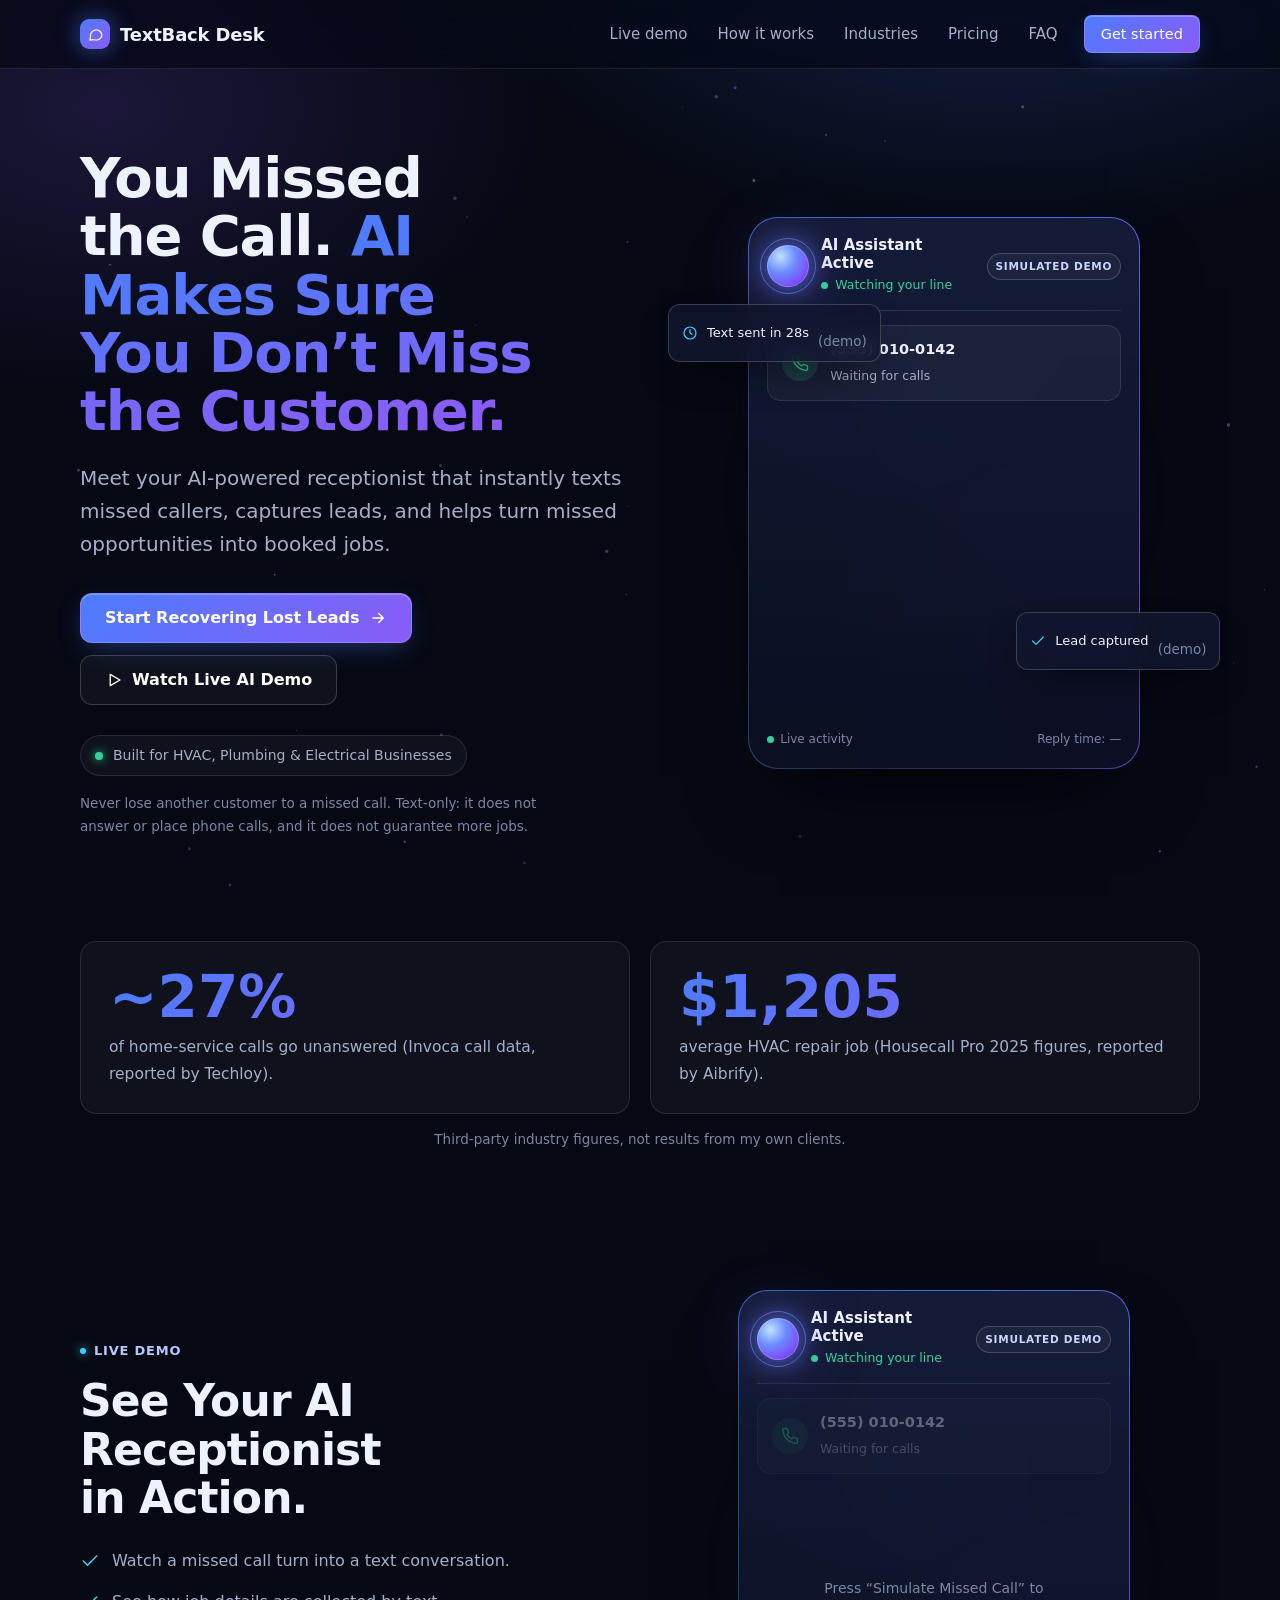
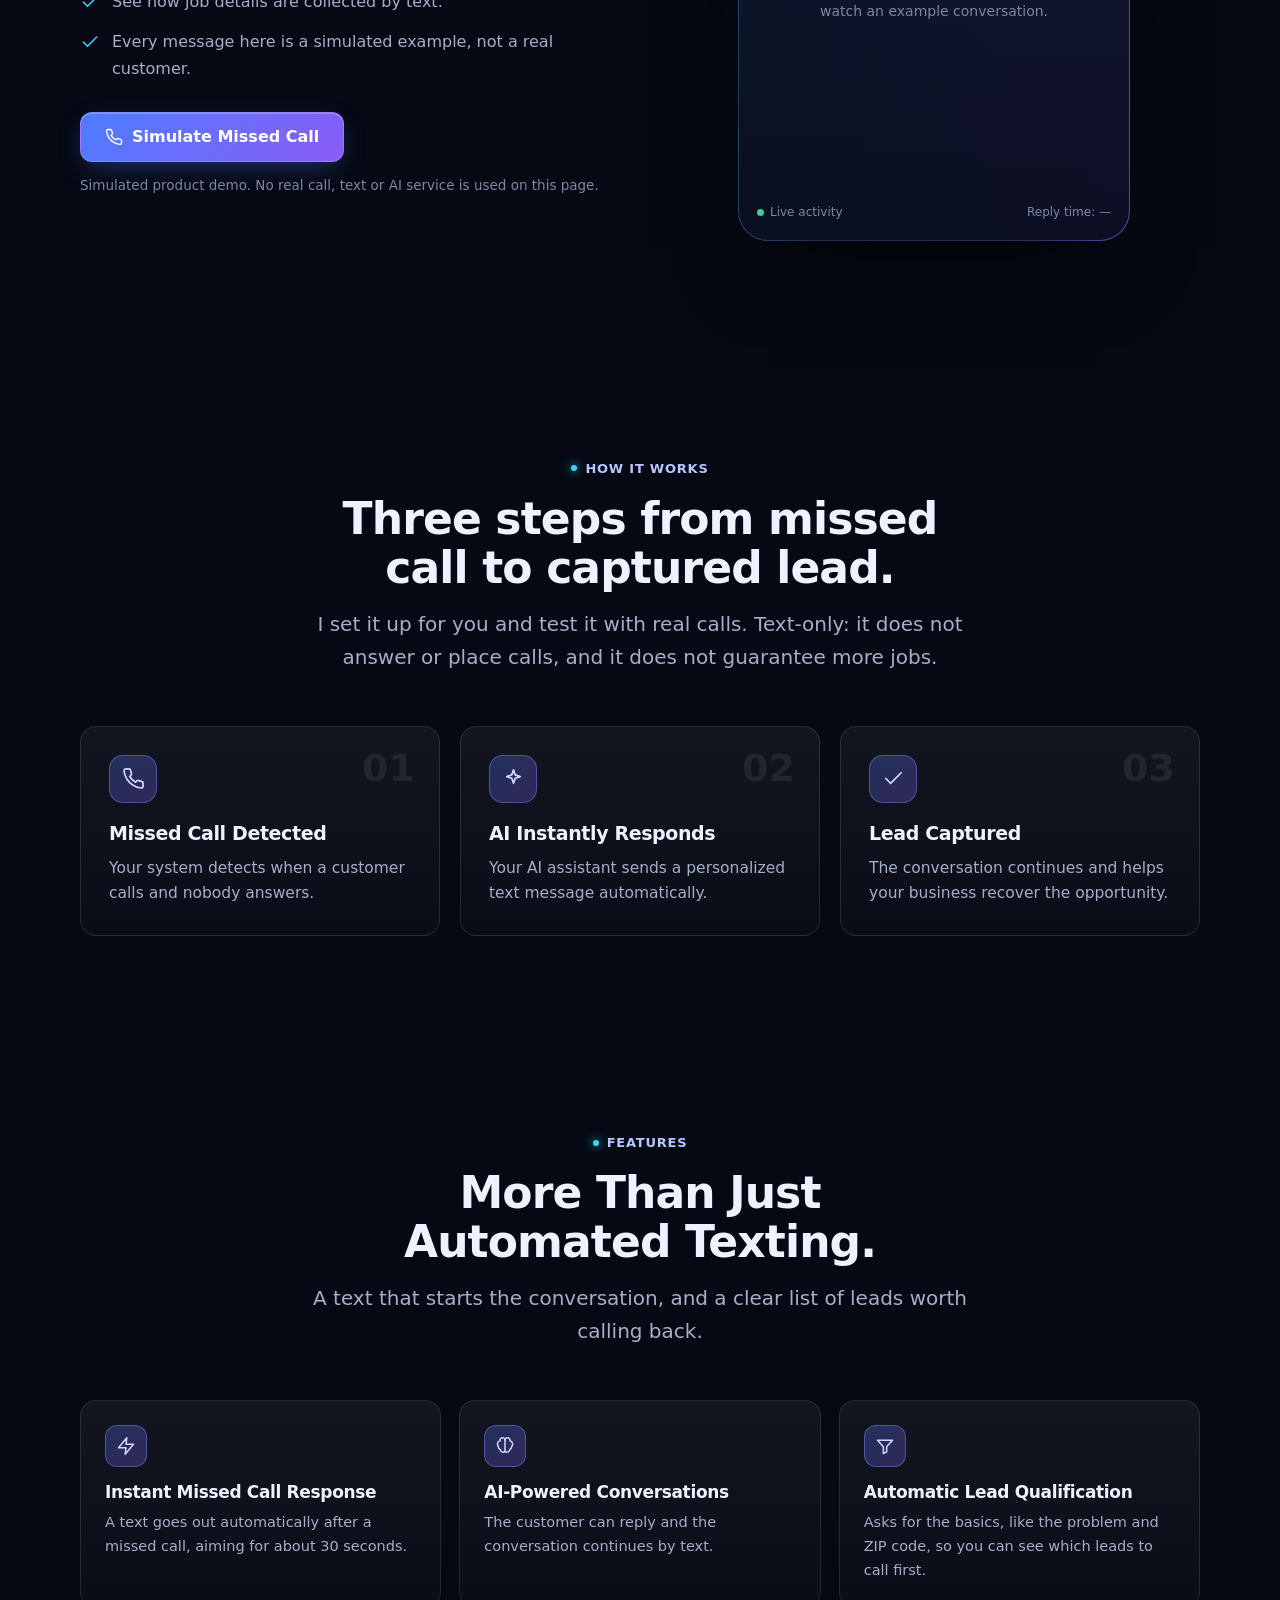
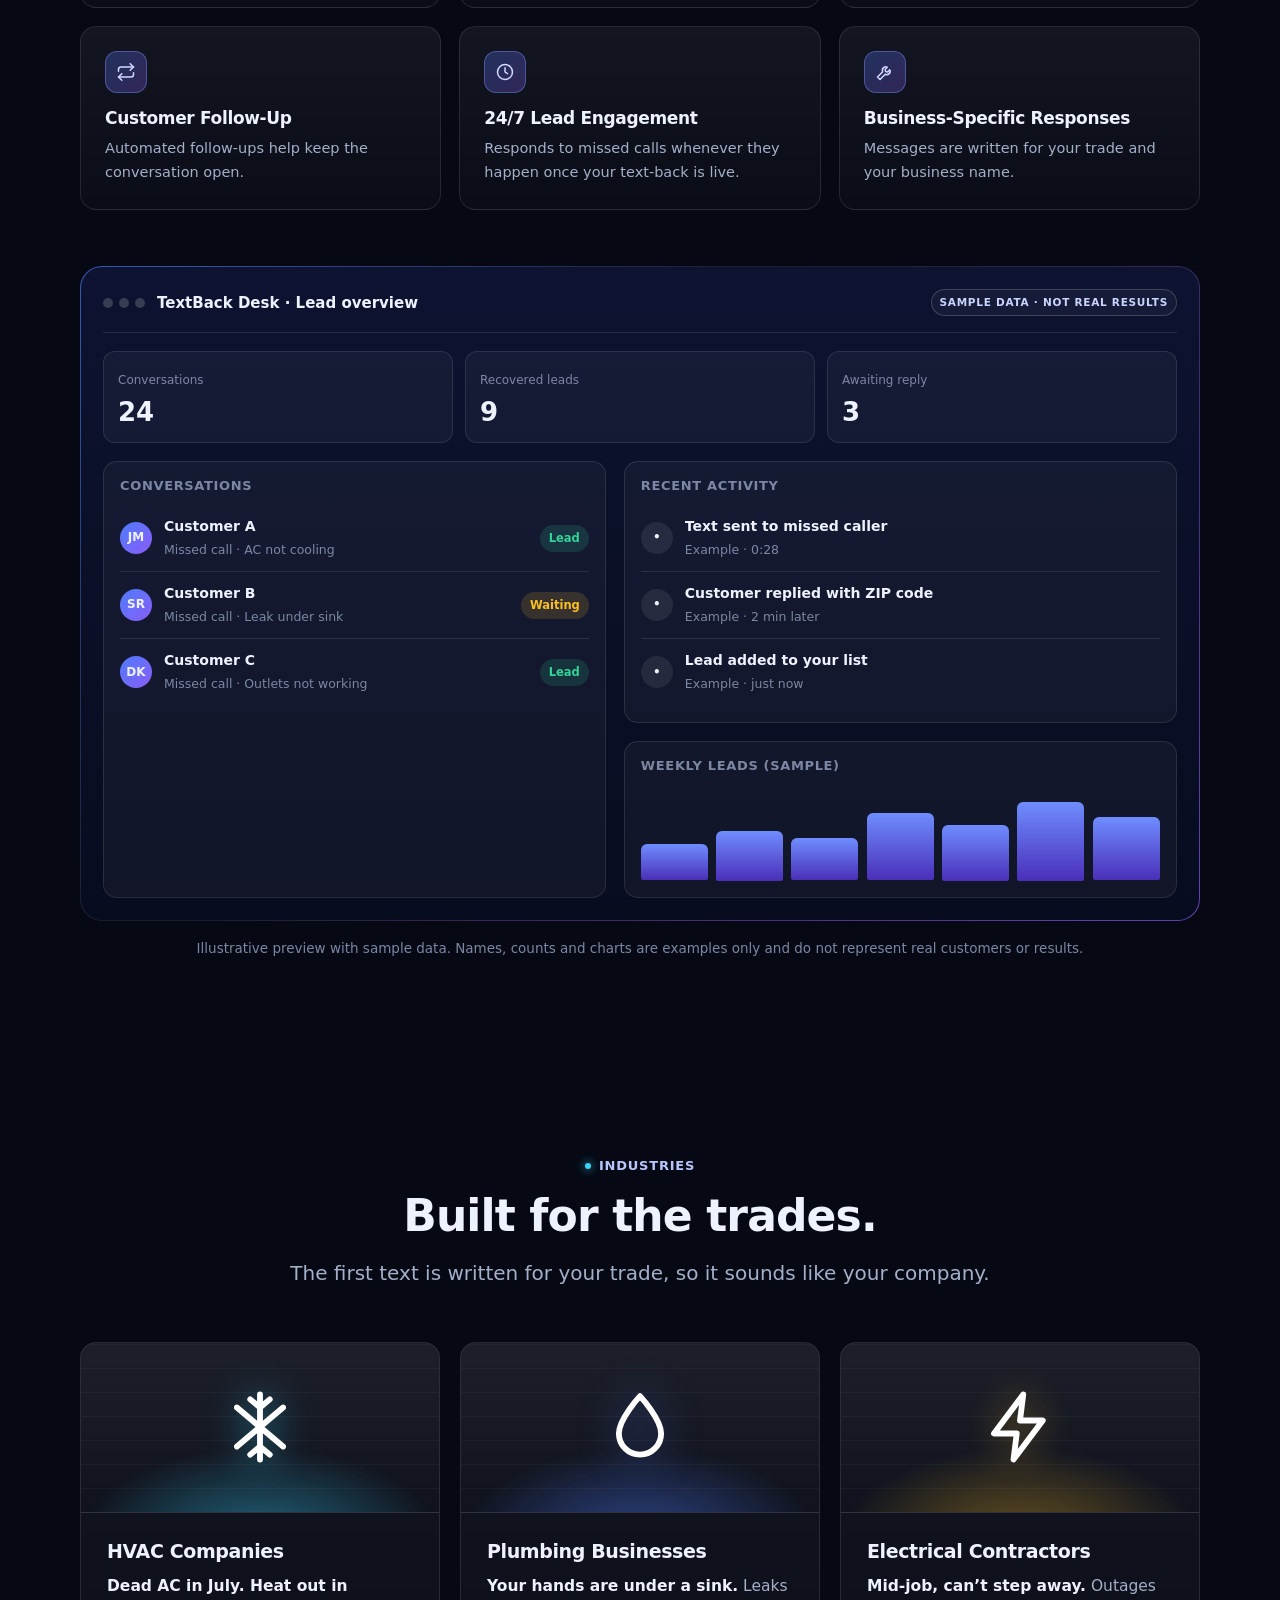
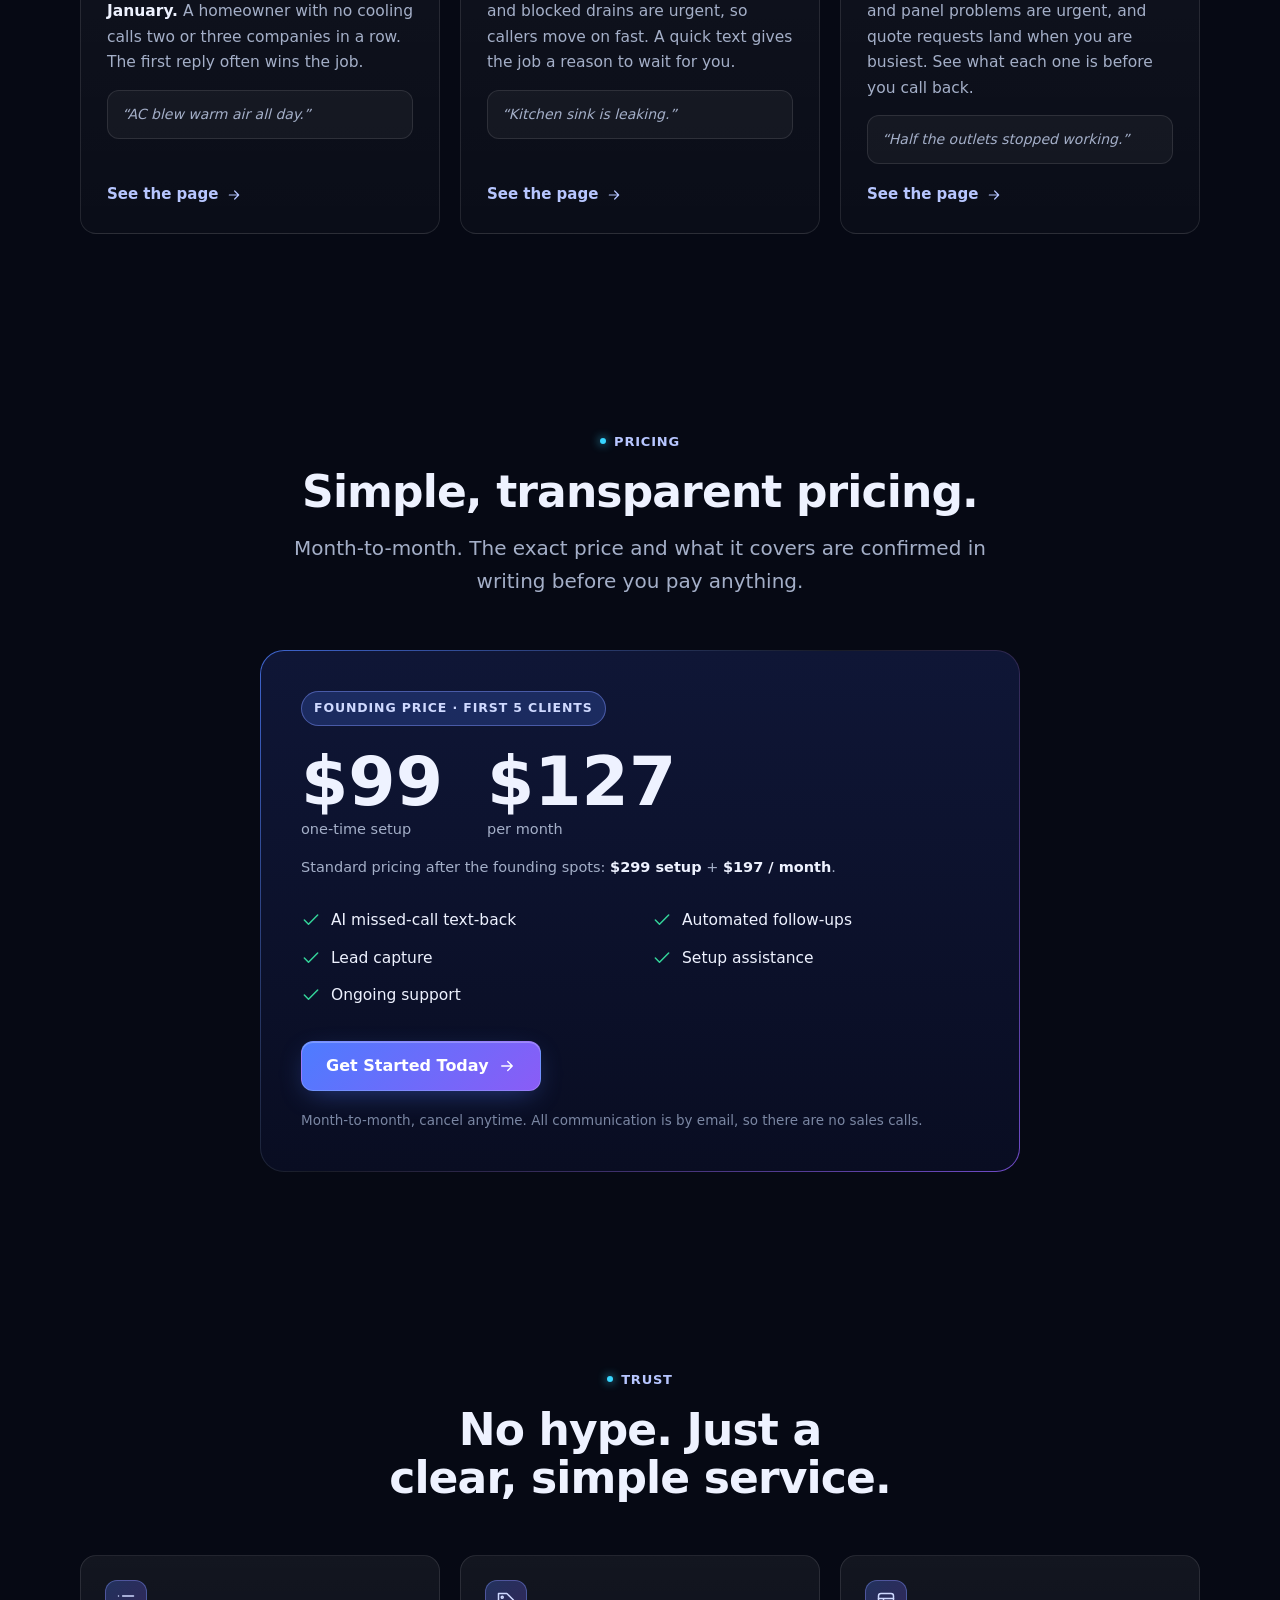
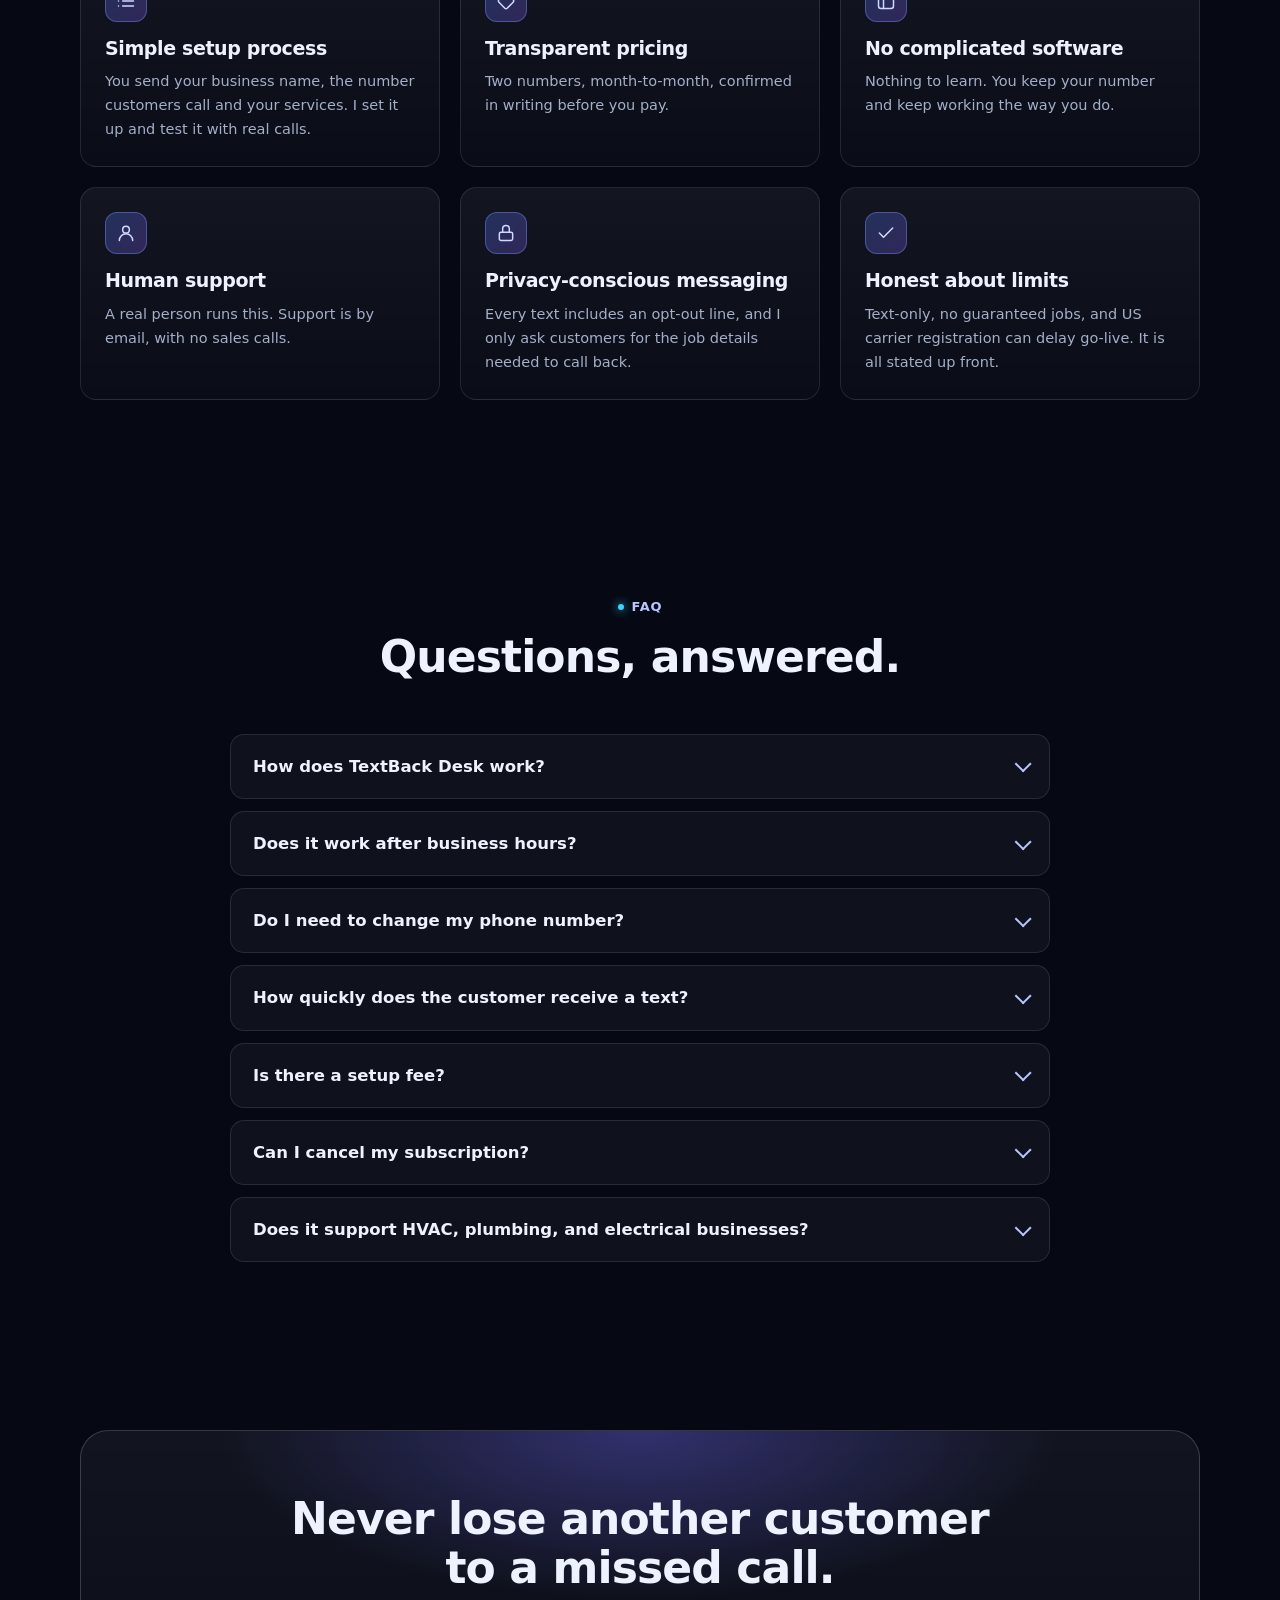
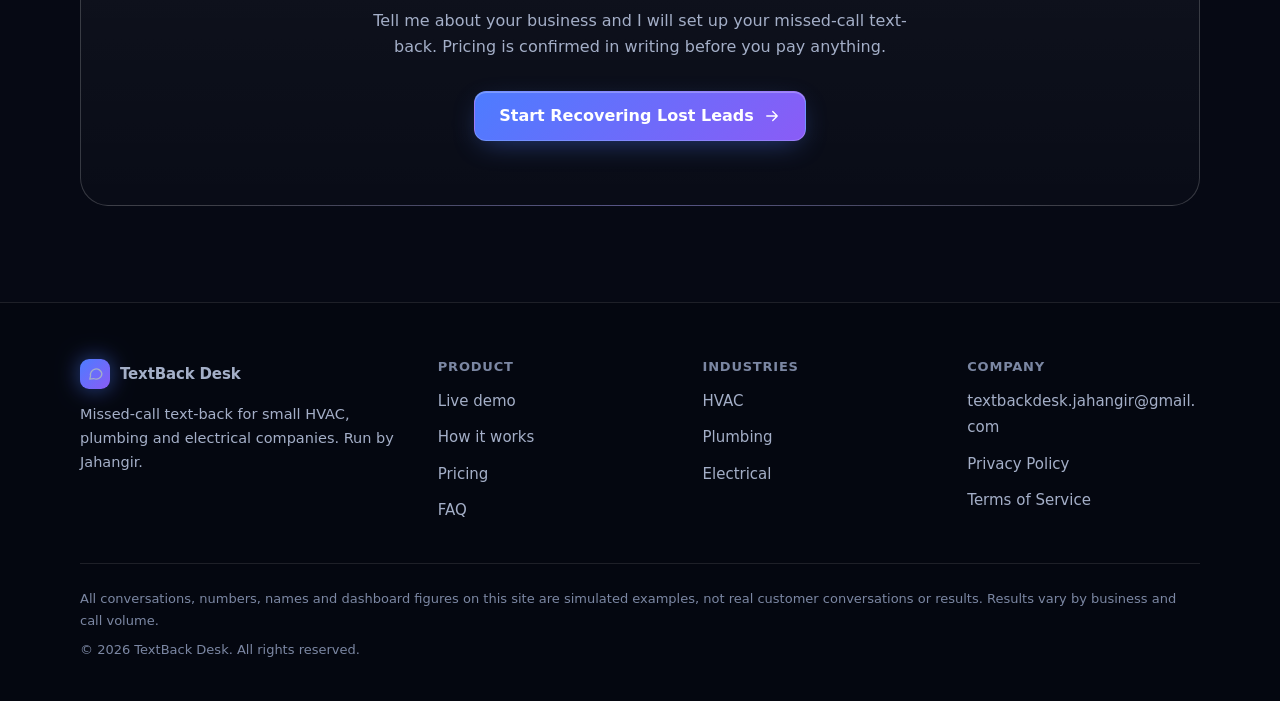
==== commit 4a087e15: "Review fixes: CSP, drop Google Fonts, shorter titles/descriptions, privacy disclosure, sitemap lastm" ====
--- a/index.html
+++ b/index.html
@@ -2,23 +2,22 @@
 <html lang="en">
 <head>
 <meta charset="utf-8">
+<meta http-equiv="Content-Security-Policy" content="default-src 'none'; script-src 'self'; style-src 'self' 'unsafe-inline'; img-src 'self' data:; font-src 'self'; connect-src 'none'; form-action 'none'; base-uri 'none'">
+<meta name="referrer" content="strict-origin-when-cross-origin">
 <meta name="viewport" content="width=device-width, initial-scale=1">
-<title>TextBack Desk | AI Missed-Call Text-Back for HVAC, Plumbing &amp; Electrical</title>
-<meta name="description" content="Never lose another customer to a missed call. TextBack Desk texts missed callers within about 30 seconds and captures the job details. Built for small HVAC, plumbing and electrical companies.">
+<title>TextBack Desk | Missed-Call Text-Back for HVAC &amp; Plumbing</title>
+<meta name="description" content="Texts every missed caller within about 30 seconds and collects the job details. Built for small HVAC, plumbing and electrical companies.">
 <link rel="canonical" href="https://jahangiribrahim66.github.io/textback-desk/">
 <meta name="robots" content="index, follow">
 <meta property="og:type" content="website">
 <meta property="og:site_name" content="TextBack Desk">
-<meta property="og:title" content="TextBack Desk | AI Missed-Call Text-Back for HVAC, Plumbing &amp; Electrical">
-<meta property="og:description" content="Never lose another customer to a missed call. TextBack Desk texts missed callers within about 30 seconds and captures the job details. Built for small HVAC, plumbing and electrical companies.">
+<meta property="og:title" content="TextBack Desk | Missed-Call Text-Back for HVAC &amp; Plumbing">
+<meta property="og:description" content="Texts every missed caller within about 30 seconds and collects the job details. Built for small HVAC, plumbing and electrical companies.">
 <meta property="og:url" content="https://jahangiribrahim66.github.io/textback-desk/">
 <meta name="twitter:card" content="summary">
 <link rel="icon" href="data:image/svg+xml,%3Csvg xmlns=%27http://www.w3.org/2000/svg%27 viewBox=%270 0 32 32%27%3E%3Cdefs%3E%3ClinearGradient id=%27g%27 x1=%270%27 y1=%270%27 x2=%271%27 y2=%271%27%3E%3Cstop offset=%270%27 stop-color=%27%234d7cff%27/%3E%3Cstop offset=%271%27 stop-color=%27%238a5cf6%27/%3E%3C/linearGradient%3E%3C/defs%3E%3Crect width=%2732%27 height=%2732%27 rx=%278%27 fill=%27url(%23g)%27/%3E%3Cpath d=%27M8 10h16v9H15l-5 4v-4H8z%27 fill=%27white%27/%3E%3C/svg%3E">
 <meta name="theme-color" content="#060914">
 <meta name="color-scheme" content="dark">
-<link rel="preconnect" href="https://fonts.googleapis.com">
-<link rel="preconnect" href="https://fonts.gstatic.com" crossorigin>
-<link href="https://fonts.googleapis.com/css2?family=Inter:wght@400;500;600&family=Sora:wght@600;700&display=swap" rel="stylesheet">
 <link rel="stylesheet" href="assets/styles.css">
 <script type="application/ld+json">{"@context": "https://schema.org", "@graph": [{"@type": "WebSite", "@id": "https://jahangiribrahim66.github.io/textback-desk/#website", "url": "https://jahangiribrahim66.github.io/textback-desk/", "name": "TextBack Desk", "inLanguage": "en"}, {"@type": "Service", "@id": "https://jahangiribrahim66.github.io/textback-desk/#service", "name": "TextBack Desk missed-call text-back", "serviceType": "Missed-call text-back setup and management", "description": "Setup and monthly management of an automatic text message that goes out when a home-service company misses a phone call. Built for small HVAC, plumbing and electrical companies.", "provider": {"@type": "Person", "name": "Jahangir", "email": "textbackdesk.jahangir@gmail.com"}, "areaServed": ["United States", "United Kingdom", "Canada", "Australia"], "audience": {"@type": "BusinessAudience", "audienceType": "HVAC, plumbing and electrical contractors"}, "url": "https://jahangiribrahim66.github.io/textback-desk/"}, {"@type": "FAQPage", "mainEntity": [{"@type": "Question", "name": "How does TextBack Desk work?", "acceptedAnswer": {"@type": "Answer", "text": "When a customer calls your business number and nobody answers, an automatic text goes out to that caller. The customer can reply, the conversation collects their job details, and you see the lead so you can call back the ones worth your time. It is text-only: it does not answer or place phone calls."}}, {"@type": "Question", "name": "Does it work after business hours?", "acceptedAnswer": {"@type": "Answer", "text": "Yes. Once your text-back is live, it responds to missed calls whenever they happen, including evenings and weekends, because it does not depend on someone being at a desk. It does not dispatch a technician or book a job by itself."}}, {"@type": "Question", "name": "Do I need to change my phone number?", "acceptedAnswer": {"@type": "Answer", "text": "No. You keep your existing business number and your customers keep calling it. The exact call-handling setup depends on your phone provider and is worked out with you during setup."}}, {"@type": "Question", "name": "How quickly does the customer receive a text?", "acceptedAnswer": {"@type": "Answer", "text": "The goal is within about 30 seconds of the missed call. In the US, business texting first needs A2P 10DLC carrier registration (your legal business name, address, website and usually an EIN). Approval can take days to a couple of weeks, so texts may not go live on day one."}}, {"@type": "Question", "name": "Is there a setup fee?", "acceptedAnswer": {"@type": "Answer", "text": "Yes. The founding price for the first 5 clients is $99 setup and $127 per month. Standard pricing after that is $299 setup and $197 per month. The exact price is confirmed in writing before you pay anything."}}, {"@type": "Question", "name": "Can I cancel my subscription?", "acceptedAnswer": {"@type": "Answer", "text": "Yes. It is month-to-month and you can cancel anytime."}}, {"@type": "Question", "name": "Does it support HVAC, plumbing, and electrical businesses?", "acceptedAnswer": {"@type": "Answer", "text": "Yes. TextBack Desk is built for small HVAC, plumbing and electrical companies in the United States, United Kingdom, Canada and Australia, and the message is written for your trade."}}]}]}</script>
 </head>
